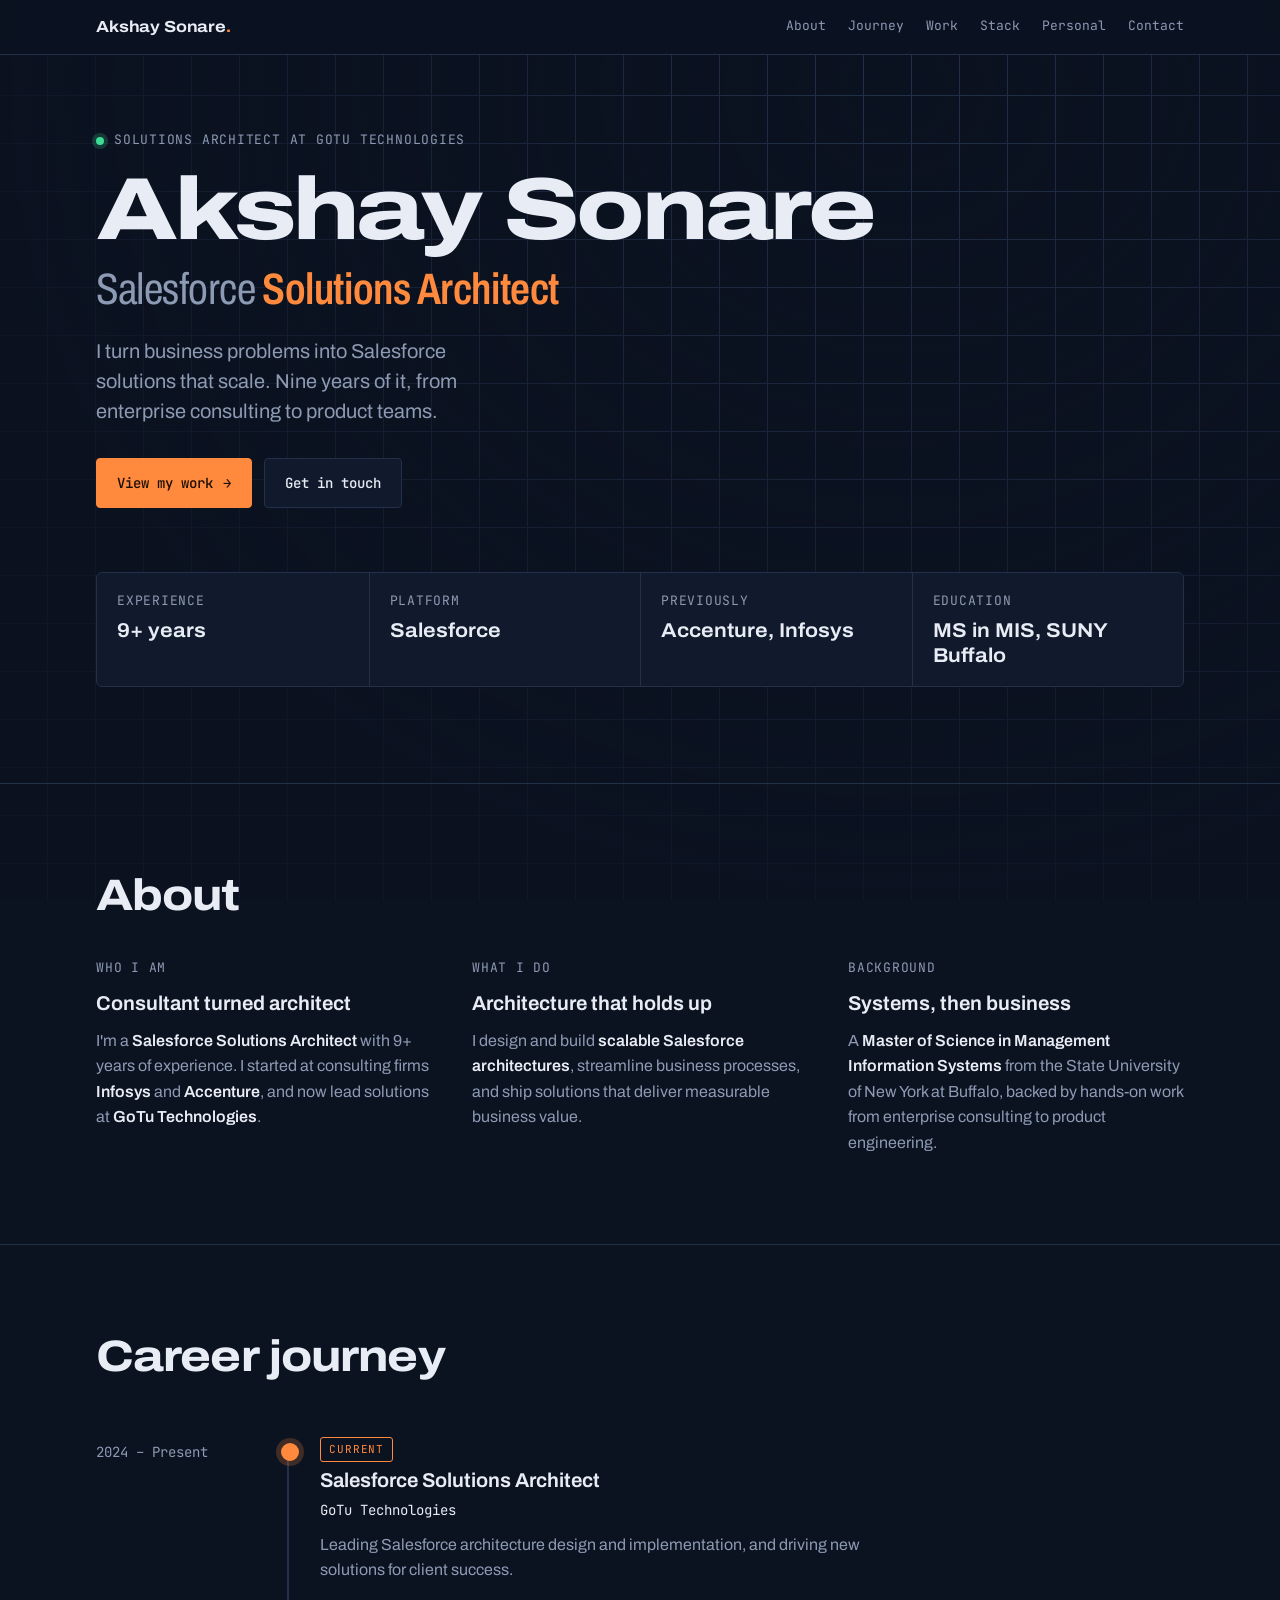
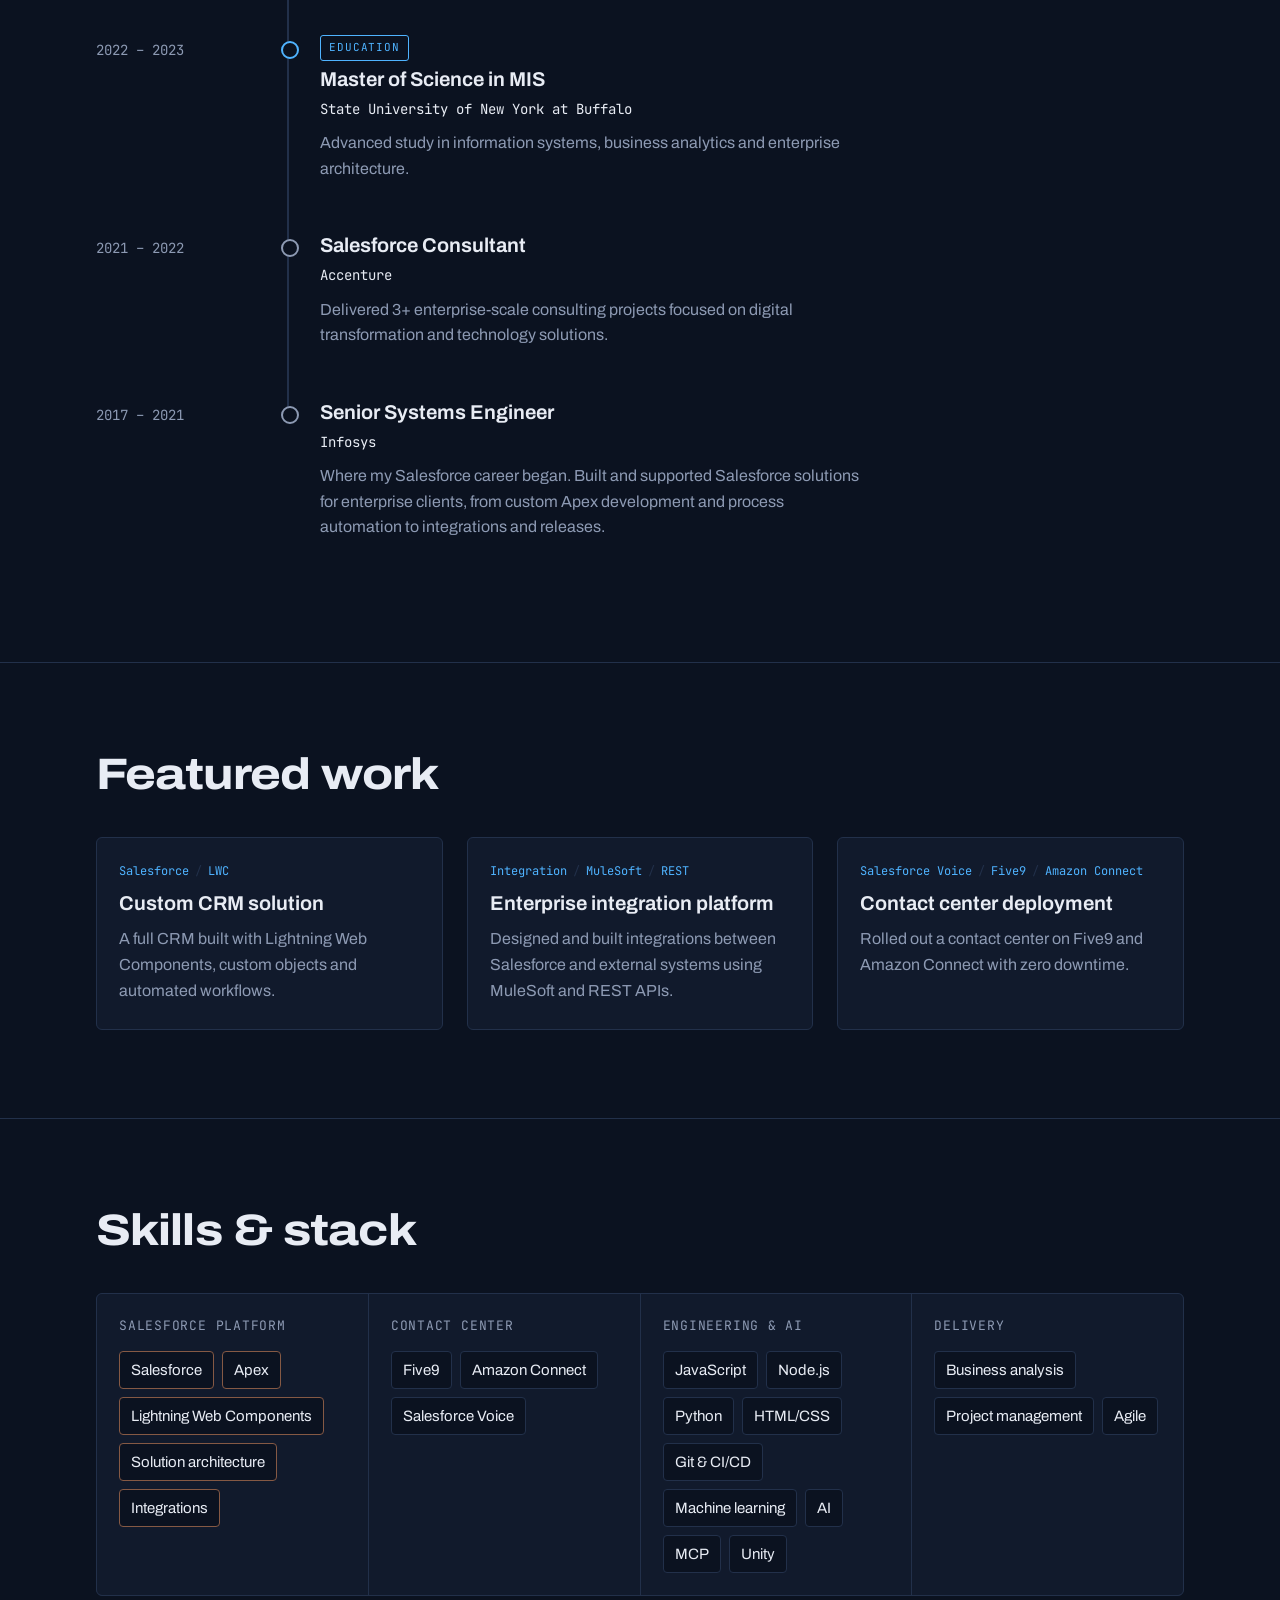
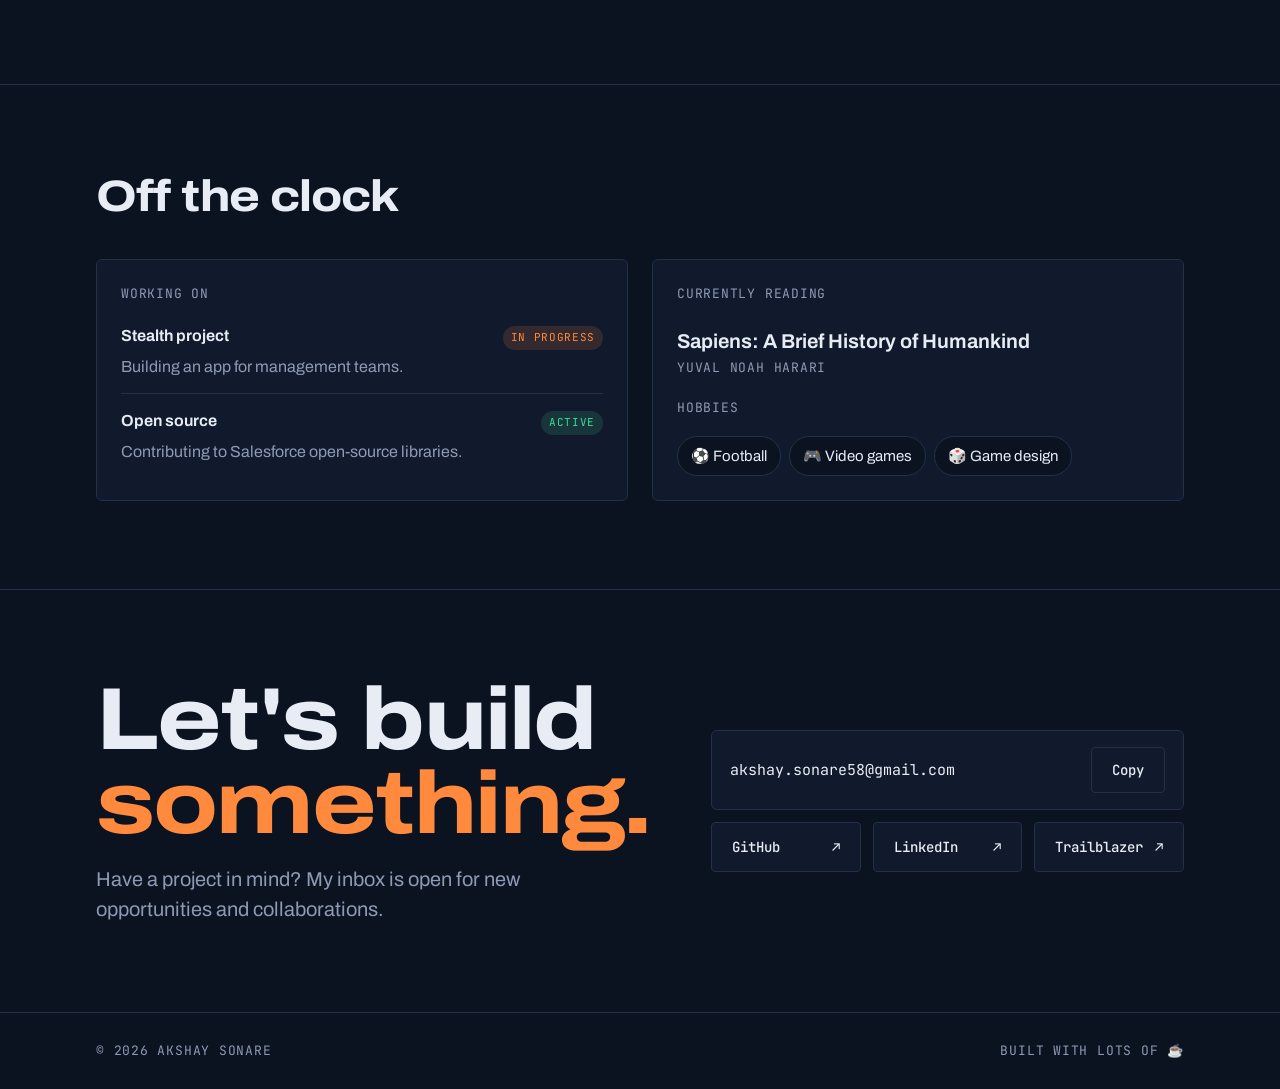
==== index.html @ 06ef8784 "Add Trailblazer profile link to contact section Co-Authored-By: Claude Opus 5.5 <noreply@anthropic.c" ====
<!doctype html>
<html lang="en">
<head>
<meta charset="utf-8">
<meta name="viewport" content="width=device-width, initial-scale=1, viewport-fit=cover">
<title>Akshay Sonare</title>
<link rel="icon" href="favicon.svg" type="image/svg+xml">
<link rel="icon" href="favicon-32.png" type="image/png" sizes="32x32">
<link rel="apple-touch-icon" href="apple-touch-icon.png">
<meta name="description" content="Akshay Sonare, Salesforce Solutions Architect with 9+ years across Infosys, Accenture and GoTu Technologies.">
<link rel="preconnect" href="https://fonts.googleapis.com">
<link rel="preconnect" href="https://fonts.gstatic.com" crossorigin>
<link rel="stylesheet" href="https://fonts.googleapis.com/css2?family=Archivo:wdth,wght@62..125,400..800&family=JetBrains+Mono:wght@400;500&display=swap">
<style>
  /* Layout: a solutions architect's blueprint sheet. Night-ink ground with a faint grid,
     content set in one 1120px column, mono "spec" labels, and one orange signal colour lifted from the hedgehog art. */
  :root {
    --ink: #0b1220;          /* page ground */
    --panel: #111a2c;        /* raised surfaces */
    --line: #22304a;         /* rules and grid */
    --fg: #e8ecf4;           /* primary text */
    --muted: #8d9ab3;        /* secondary text */
    --signal: #ff8a3d;       /* orange accent from the artwork */
    --cloud: #4fb3ff;        /* Salesforce-cloud blue, used sparingly */
    --font-display: "Archivo", "Helvetica Neue", Arial, sans-serif;
    --font-body: "Archivo", "Helvetica Neue", Arial, sans-serif;
    --font-mono: "JetBrains Mono", ui-monospace, "SF Mono", Menlo, monospace;
    --step--1: 0.8125rem;
    --step-0: 1rem;
    --step-1: 1.25rem;
    --step-2: 1.75rem;
    --step-3: clamp(2rem, 4vw, 2.75rem);
    --step-4: clamp(2.75rem, 8vw, 5.5rem);
    color-scheme: dark;
  }

  * { box-sizing: border-box; }
  html { scroll-behavior: smooth; }
  @media (prefers-reduced-motion: reduce) { html { scroll-behavior: auto; } *, *::before, *::after { animation: none !important; transition: none !important; } }

  body {
    margin: 0;
    background-color: var(--ink);
    background-image:
      linear-gradient(var(--line) 1px, transparent 1px),
      linear-gradient(90deg, var(--line) 1px, transparent 1px);
    background-size: 48px 48px;
    background-position: -1px -1px;
    background-attachment: fixed;
    color: var(--fg);
    font-family: var(--font-body);
    font-size: var(--step-0);
    line-height: 1.6;
    -webkit-font-smoothing: antialiased;
  }
  body::before {
    content: ""; position: fixed; inset: 0 0 auto; height: env(safe-area-inset-top, 0px); z-index: 10; background: var(--ink);
  }
  /* soften the grid so it reads as paper, not a pattern */
  body::after {
    content: ""; position: fixed; inset: 0; pointer-events: none; z-index: -1;
    background: radial-gradient(ellipse at 70% 10%, transparent 0%, var(--ink) 70%);
    opacity: .82;
  }

  a { color: inherit; }
  :focus-visible { outline: 2px solid var(--signal); outline-offset: 3px; border-radius: 2px; }

  .wrap {
    max-width: 1120px; margin: 0 auto;
    padding-left: max(16px, env(safe-area-inset-left, 0px));
    padding-right: max(16px, env(safe-area-inset-right, 0px));
  }

  .label {
    font-family: var(--font-mono); font-size: var(--step--1); letter-spacing: .06em;
    color: var(--muted); text-transform: uppercase;
  }

  /* ---------- header ---------- */
  header.top {
    position: sticky; top: env(safe-area-inset-top, 0px); z-index: 20;
    background: color-mix(in srgb, var(--ink) 88%, transparent);
    backdrop-filter: blur(10px);
    border-bottom: 1px solid var(--line);
  }
  header.top .wrap { display: flex; align-items: center; justify-content: space-between; gap: 16px; padding-block: 14px; }
  .brand { font-family: var(--font-display); font-weight: 700; font-stretch: 112%; text-decoration: none; letter-spacing: -.01em; white-space: nowrap; }
  .brand span { color: var(--signal); }
  nav.links { display: flex; gap: 22px; flex-wrap: wrap; }
  nav.links a { font-family: var(--font-mono); font-size: var(--step--1); color: var(--muted); text-decoration: none; }
  nav.links a:hover { color: var(--fg); }
  @media (max-width: 720px) { nav.links { display: none; } }

  section { padding-block: 88px; }
  section + section { border-top: 1px solid var(--line); }
  .sec-head { display: flex; align-items: baseline; justify-content: space-between; gap: 16px; flex-wrap: wrap; margin-bottom: 40px; }
  h2 {
    font-family: var(--font-display); font-size: var(--step-3); font-weight: 750; font-stretch: 115%;
    letter-spacing: -.02em; line-height: 1.05; margin: 0; text-wrap: balance;
  }
  h3 { font-family: var(--font-display); font-size: var(--step-1); font-weight: 650; margin: 0; line-height: 1.25; text-wrap: balance; }

  /* ---------- hero ---------- */
  .hero { padding-block: 72px 80px; }
  .hero .wrap { display: grid; grid-template-columns: 1fr; }
  .hero-text { min-width: 0; }
  .hero h1 {
    font-family: var(--font-display); font-size: var(--step-4); font-weight: 800; font-stretch: 125%;
    letter-spacing: -.035em; line-height: .92; margin: 18px 0 22px; text-wrap: balance;
  }
  .hero h1 .thin { display: block; font-weight: 400; font-stretch: 75%; letter-spacing: -.01em; color: var(--muted); font-size: .5em; line-height: 1.1; margin-top: 14px; }
  .hero h1 .thin b { color: var(--signal); font-weight: 600; }
  .hero p.lede { font-size: var(--step-1); color: var(--muted); max-width: 34ch; margin: 0 0 32px; line-height: 1.5; }
  .status { display: inline-flex; align-items: center; gap: 10px; }
  .status i { width: 8px; height: 8px; border-radius: 50%; background: #3ddc97; box-shadow: 0 0 0 4px color-mix(in srgb, #3ddc97 20%, transparent); }

  .cta { display: flex; gap: 12px; flex-wrap: wrap; }
  .btn {
    display: inline-flex; align-items: center; gap: 10px; padding: 13px 20px;
    font-family: var(--font-mono); font-size: .875rem; font-weight: 500; text-decoration: none;
    border: 1px solid var(--line); border-radius: 4px; background: var(--panel); color: var(--fg);
    cursor: pointer; transition: border-color .15s, transform .15s;
  }
  .btn:hover { border-color: var(--muted); transform: translateY(-1px); }
  .btn.primary { background: var(--signal); border-color: var(--signal); color: #1a0d04; }
  .btn.primary:hover { filter: brightness(1.08); }

  .brand span { display: inline-block; transition: transform .6s cubic-bezier(.2,.8,.2,1); }
  .brand.spin span { transform: rotate(720deg) scale(1.6); }

  .specs {
    display: grid; grid-template-columns: repeat(4, 1fr); margin-top: 64px;
    border: 1px solid var(--line); border-radius: 6px; background: var(--panel);
  }
  .specs div { padding: 18px 20px; min-width: 0; }
  .specs div + div { border-left: 1px solid var(--line); }
  .specs dt { margin-bottom: 6px; }
  .specs dd { margin: 0; font-family: var(--font-display); font-weight: 650; font-stretch: 108%; font-size: var(--step-1); line-height: 1.25; }

  @media (max-width: 860px) {
    .specs { grid-template-columns: 1fr 1fr; }
    .specs div:nth-child(3) { border-left: 0; }
    .specs div:nth-child(n+3) { border-top: 1px solid var(--line); }
  }

  /* ---------- about ---------- */
  .about-grid { display: grid; grid-template-columns: repeat(3, 1fr); gap: 40px; }
  .about-grid article { min-width: 0; display: grid; gap: 12px; align-content: start; }
  .about-grid p { margin: 0; color: var(--muted); max-width: 40ch; }
  .about-grid strong { color: var(--fg); font-weight: 600; }
  @media (max-width: 860px) { .about-grid { grid-template-columns: 1fr; gap: 28px; } }

  /* ---------- journey ---------- */
  .timeline { list-style: none; margin: 0; padding: 0; display: grid; }
  .timeline li {
    display: grid; grid-template-columns: 160px 24px 1fr; gap: 0 20px; position: relative;
  }
  .timeline .when { padding-top: 22px; font-family: var(--font-mono); font-size: .875rem; color: var(--muted); font-variant-numeric: tabular-nums; }
  .timeline .rail { position: relative; }
  .timeline .rail::before { content: ""; position: absolute; left: 11px; top: 0; bottom: 0; width: 2px; background: var(--line); }
  .timeline li:first-child .rail::before { top: 28px; }
  .timeline li:last-child .rail::before { bottom: calc(100% - 28px); }
  .timeline .rail::after {
    content: ""; position: absolute; left: 5px; top: 24px; width: 14px; height: 14px; border-radius: 50%;
    background: var(--ink); border: 2px solid var(--muted);
  }
  .timeline li.now .rail::after { border-color: var(--signal); background: var(--signal); box-shadow: 0 0 0 5px color-mix(in srgb, var(--signal) 22%, transparent); }
  .timeline li.edu .rail::after { border-color: var(--cloud); }
  .timeline .entry { padding: 18px 0 34px; min-width: 0; display: grid; gap: 6px; }
  .timeline .org { font-family: var(--font-mono); font-size: .875rem; color: var(--fg); }
  .timeline .entry p { margin: 4px 0 0; color: var(--muted); max-width: 60ch; }
  .chip {
    justify-self: start; font-family: var(--font-mono); font-size: .6875rem; letter-spacing: .08em; text-transform: uppercase;
    padding: 3px 8px; border-radius: 3px; border: 1px solid currentColor;
  }
  .chip.now { color: var(--signal); }
  .chip.edu { color: var(--cloud); }
  @media (max-width: 640px) {
    .timeline li { grid-template-columns: 24px 1fr; gap: 0 16px; }
    .timeline .when { grid-column: 2; grid-row: 1; padding-top: 18px; }
    .timeline .rail { grid-column: 1; grid-row: 1 / span 2; }
    .timeline .entry { grid-column: 2; padding-top: 4px; }
  }

  /* ---------- projects ---------- */
  .projects { display: grid; grid-template-columns: repeat(3, 1fr); gap: 24px; }
  .project {
    min-width: 0; display: grid; overflow: hidden;
    background: var(--panel); border: 1px solid var(--line); border-radius: 6px;
    transition: border-color .2s, transform .2s;
  }
  .project:hover { border-color: color-mix(in srgb, var(--signal) 60%, var(--line)); transform: translateY(-3px); }
  .project .body { padding: 24px 22px 26px; display: grid; gap: 10px; align-content: start; }
  .project p { margin: 0; color: var(--muted); }
  .tags { display: flex; flex-wrap: wrap; gap: 6px; }
  .tags span { font-family: var(--font-mono); font-size: .75rem; color: var(--cloud); }
  .tags span + span::before { content: "/"; color: var(--line); margin-right: 6px; }
  @media (max-width: 960px) { .projects { grid-template-columns: 1fr 1fr; } }
  @media (max-width: 620px) { .projects { grid-template-columns: 1fr; } }

  /* ---------- stack ---------- */
  .stack { display: grid; grid-template-columns: repeat(4, 1fr); gap: 1px; background: var(--line); border: 1px solid var(--line); border-radius: 6px; overflow: hidden; }
  .layer { background: var(--panel); padding: 22px; display: grid; gap: 14px; align-content: start; min-width: 0; }
  .layer ul { list-style: none; margin: 0; padding: 0; display: flex; flex-wrap: wrap; gap: 8px; }
  .layer li {
    font-size: .9375rem; padding: 6px 11px; border-radius: 4px;
    border: 1px solid var(--line); background: var(--ink);
  }
  .layer.core li { border-color: color-mix(in srgb, var(--signal) 45%, var(--line)); }
  @media (max-width: 960px) { .stack { grid-template-columns: 1fr 1fr; } }
  @media (max-width: 560px) { .stack { grid-template-columns: 1fr; } }

  /* ---------- off the clock ---------- */
  .personal { display: grid; grid-template-columns: 1fr 1fr; gap: 24px; }
  .card { background: var(--panel); border: 1px solid var(--line); border-radius: 6px; padding: 24px; min-width: 0; display: grid; gap: 18px; align-content: start; }
  .side { display: grid; gap: 14px; }
  .side div { display: grid; grid-template-columns: 1fr auto; gap: 4px 16px; align-items: baseline; padding-bottom: 14px; border-bottom: 1px solid var(--line); }
  .side div:last-child { border-bottom: 0; padding-bottom: 0; }
  .side h4 { margin: 0; font-size: var(--step-0); font-weight: 650; }
  .side p { grid-column: 1 / -1; margin: 0; color: var(--muted); }
  .pill { font-family: var(--font-mono); font-size: .6875rem; letter-spacing: .06em; text-transform: uppercase; padding: 3px 8px; border-radius: 99px; }
  .pill.wip { color: var(--signal); background: color-mix(in srgb, var(--signal) 14%, transparent); }
  .pill.active { color: #3ddc97; background: color-mix(in srgb, #3ddc97 14%, transparent); }
  .reading .title { font-family: var(--font-display); font-weight: 650; font-size: var(--step-1); line-height: 1.25; margin: 6px 0 0; }
  .hobbies { display: flex; flex-wrap: wrap; gap: 8px; }
  .hobbies span { padding: 7px 13px; border-radius: 99px; border: 1px solid var(--line); background: var(--ink); font-size: .9375rem; }
  @media (max-width: 760px) { .personal { grid-template-columns: 1fr; } }

  /* ---------- contact ---------- */
  .contact { display: grid; grid-template-columns: 1.2fr 1fr; gap: 48px; align-items: center; }
  .contact > div { min-width: 0; }
  .contact h2 { font-size: var(--step-4); font-stretch: 120%; line-height: .95; }
  .contact h2 em { font-style: normal; color: var(--signal); }
  .contact p { color: var(--muted); max-width: 44ch; margin: 18px 0 0; font-size: var(--step-1); line-height: 1.5; }
  .reach { display: grid; gap: 12px; }
  .mail {
    display: flex; align-items: center; justify-content: space-between; gap: 12px;
    padding: 16px 18px; background: var(--panel); border: 1px solid var(--line); border-radius: 6px;
  }
  .mail code { font-family: var(--font-mono); font-size: .9375rem; user-select: all; overflow-wrap: anywhere; min-width: 0; }
  .socials { display: grid; grid-template-columns: repeat(3, 1fr); gap: 12px; }
  @media (max-width: 520px) { .socials { grid-template-columns: 1fr; } }
  .socials .btn { justify-content: space-between; }
  @media (max-width: 860px) { .contact { grid-template-columns: 1fr; gap: 32px; } }

  footer { border-top: 1px solid var(--line); padding-block: 28px; }
  footer .wrap { display: flex; justify-content: space-between; gap: 16px; flex-wrap: wrap; }

  .toast {
    position: fixed; left: 50%; bottom: calc(24px + env(safe-area-inset-bottom, 0px)); transform: translate(-50%, 20px);
    background: var(--fg); color: var(--ink); font-family: var(--font-mono); font-size: .8125rem;
    padding: 10px 16px; border-radius: 4px; opacity: 0; transition: opacity .2s, transform .2s; pointer-events: none; z-index: 30;
  }
  .toast.show { opacity: 1; transform: translate(-50%, 0); }
</style>
</head>
<body>
<header class="top">
  <div class="wrap">
    <a class="brand" href="#top">Akshay Sonare<span>.</span></a>
    <nav class="links" aria-label="Sections">
      <a href="#about">About</a>
      <a href="#journey">Journey</a>
      <a href="#work">Work</a>
      <a href="#stack">Stack</a>
      <a href="#personal">Personal</a>
      <a href="#contact">Contact</a>
    </nav>
  </div>
</header>

<main id="top">
  <section class="hero">
    <div class="wrap">
      <div class="hero-text">
        <span class="label status"><i aria-hidden="true"></i>Solutions Architect at GoTu Technologies</span>
        <h1>Akshay Sonare
          <span class="thin">Salesforce <b>Solutions Architect</b></span>
        </h1>
        <p class="lede">I turn business problems into Salesforce solutions that scale. Nine years of it, from enterprise consulting to product teams.</p>
        <div class="cta">
          <a class="btn primary" href="#work">View my work <span aria-hidden="true">→</span></a>
          <a class="btn" href="#contact">Get in touch</a>
        </div>
      </div>
    </div>
    <div class="wrap">
      <dl class="specs">
        <div><dt class="label">Experience</dt><dd>9+ years</dd></div>
        <div><dt class="label">Platform</dt><dd>Salesforce</dd></div>
        <div><dt class="label">Previously</dt><dd>Accenture, Infosys</dd></div>
        <div><dt class="label">Education</dt><dd>MS in MIS, SUNY Buffalo</dd></div>
      </dl>
    </div>
  </section>

  <section id="about">
    <div class="wrap">
      <div class="sec-head"><h2>About</h2></div>
      <div class="about-grid">
        <article>
          <span class="label">Who I am</span>
          <h3>Consultant turned architect</h3>
          <p>I'm a <strong>Salesforce Solutions Architect</strong> with 9+ years of experience. I started at consulting firms <strong>Infosys</strong> and <strong>Accenture</strong>, and now lead solutions at <strong>GoTu Technologies</strong>.</p>
        </article>
        <article>
          <span class="label">What I do</span>
          <h3>Architecture that holds up</h3>
          <p>I design and build <strong>scalable Salesforce architectures</strong>, streamline business processes, and ship solutions that deliver measurable business value.</p>
        </article>
        <article>
          <span class="label">Background</span>
          <h3>Systems, then business</h3>
          <p>A <strong>Master of Science in Management Information Systems</strong> from the State University of New York at Buffalo, backed by hands-on work from enterprise consulting to product engineering.</p>
        </article>
      </div>
    </div>
  </section>

  <section id="journey">
    <div class="wrap">
      <div class="sec-head"><h2>Career journey</h2></div>
      <ol class="timeline" reversed>
        <li class="now">
          <span class="when">2024 – Present</span><span class="rail" aria-hidden="true"></span>
          <div class="entry">
            <span class="chip now">Current</span>
            <h3>Salesforce Solutions Architect</h3>
            <span class="org">GoTu Technologies</span>
            <p>Leading Salesforce architecture design and implementation, and driving new solutions for client success.</p>
          </div>
        </li>
        <li class="edu">
          <span class="when">2022 – 2023</span><span class="rail" aria-hidden="true"></span>
          <div class="entry">
            <span class="chip edu">Education</span>
            <h3>Master of Science in MIS</h3>
            <span class="org">State University of New York at Buffalo</span>
            <p>Advanced study in information systems, business analytics and enterprise architecture.</p>
          </div>
        </li>
        <li>
          <span class="when">2021 – 2022</span><span class="rail" aria-hidden="true"></span>
          <div class="entry">
            <h3>Salesforce Consultant</h3>
            <span class="org">Accenture</span>
            <p>Delivered 3+ enterprise-scale consulting projects focused on digital transformation and technology solutions.</p>
          </div>
        </li>
        <li>
          <span class="when">2017 – 2021</span><span class="rail" aria-hidden="true"></span>
          <div class="entry">
            <h3>Senior Systems Engineer</h3>
            <span class="org">Infosys</span>
            <p>Where my Salesforce career began. Built and supported Salesforce solutions for enterprise clients, from custom Apex development and process automation to integrations and releases.</p>
          </div>
        </li>
      </ol>
    </div>
  </section>

  <section id="work">
    <div class="wrap">
      <div class="sec-head"><h2>Featured work</h2></div>
      <div class="projects">
        <article class="project">
          <div class="body">
            <div class="tags"><span>Salesforce</span><span>LWC</span></div>
            <h3>Custom CRM solution</h3>
            <p>A full CRM built with Lightning Web Components, custom objects and automated workflows.</p>
          </div>
        </article>
        <article class="project">
          <div class="body">
            <div class="tags"><span>Integration</span><span>MuleSoft</span><span>REST</span></div>
            <h3>Enterprise integration platform</h3>
            <p>Designed and built integrations between Salesforce and external systems using MuleSoft and REST APIs.</p>
          </div>
        </article>
        <article class="project">
          <div class="body">
            <div class="tags"><span>Salesforce Voice</span><span>Five9</span><span>Amazon Connect</span></div>
            <h3>Contact center deployment</h3>
            <p>Rolled out a contact center on Five9 and Amazon Connect with zero downtime.</p>
          </div>
        </article>
      </div>
    </div>
  </section>

  <section id="stack">
    <div class="wrap">
      <div class="sec-head"><h2>Skills &amp; stack</h2></div>
      <div class="stack">
        <div class="layer core">
          <span class="label">Salesforce platform</span>
          <ul><li>Salesforce</li><li>Apex</li><li>Lightning Web Components</li><li>Solution architecture</li><li>Integrations</li></ul>
        </div>
        <div class="layer">
          <span class="label">Contact center</span>
          <ul><li>Five9</li><li>Amazon Connect</li><li>Salesforce Voice</li></ul>
        </div>
        <div class="layer">
          <span class="label">Engineering &amp; AI</span>
          <ul><li>JavaScript</li><li>Node.js</li><li>Python</li><li>HTML/CSS</li><li>Git &amp; CI/CD</li><li>Machine learning</li><li>AI</li><li>MCP</li><li>Unity</li></ul>
        </div>
        <div class="layer">
          <span class="label">Delivery</span>
          <ul><li>Business analysis</li><li>Project management</li><li>Agile</li></ul>
        </div>
      </div>
    </div>
  </section>

  <section id="personal">
    <div class="wrap">
      <div class="sec-head"><h2>Off the clock</h2></div>
      <div class="personal">
        <div class="card">
          <span class="label">Working on</span>
          <div class="side">
            <div><h4>Stealth project</h4><span class="pill wip">In progress</span><p>Building an app for management teams.</p></div>
            <div><h4>Open source</h4><span class="pill active">Active</span><p>Contributing to Salesforce open-source libraries.</p></div>
          </div>
        </div>
        <div class="card">
          <span class="label">Currently reading</span>
          <div class="reading">
            <div>
              <p class="title">Sapiens: A Brief History of Humankind</p>
              <span class="label">Yuval Noah Harari</span>
            </div>
          </div>
          <span class="label">Hobbies</span>
          <div class="hobbies"><span>⚽ Football</span><span>🎮 Video games</span><span>🎲 Game design</span></div>
        </div>
      </div>
    </div>
  </section>

  <section id="contact">
    <div class="wrap contact">
      <div>
        <h2>Let's build <em>something.</em></h2>
        <p>Have a project in mind? My inbox is open for new opportunities and collaborations.</p>
      </div>
      <div class="reach">
        <div class="mail">
          <code id="email">akshay.sonare58@gmail.com</code>
          <button class="btn" id="copy" type="button">Copy</button>
        </div>
        <div class="socials">
          <a class="btn" href="https://github.com/akshay-sonare" target="_blank" rel="noopener">GitHub <span aria-hidden="true">↗</span></a>
          <a class="btn" href="https://linkedin.com/in/akshay-sonare" target="_blank" rel="noopener">LinkedIn <span aria-hidden="true">↗</span></a>
          <a class="btn" href="https://www.salesforce.com/trailblazer/asonare95" target="_blank" rel="noopener">Trailblazer <span aria-hidden="true">↗</span></a>
        </div>
      </div>
    </div>
  </section>
</main>

<footer>
  <div class="wrap">
    <span class="label">© 2026 Akshay Sonare</span>
    <span class="label">Built with lots of ☕</span>
  </div>
</footer>

<div class="toast" id="toast" role="status" aria-live="polite"></div>

<script>
  const toast = document.getElementById('toast');
  let toastTimer;
  function say(msg) {
    toast.textContent = msg;
    toast.classList.add('show');
    clearTimeout(toastTimer);
    toastTimer = setTimeout(() => toast.classList.remove('show'), 1800);
  }

  document.getElementById('copy').addEventListener('click', () => {
    const text = document.getElementById('email').textContent;
    const fallback = () => {
      const range = document.createRange();
      range.selectNodeContents(document.getElementById('email'));
      const sel = getSelection(); sel.removeAllRanges(); sel.addRange(range);
      say('Selected. Press ⌘C to copy');
    };
    try {
      navigator.clipboard.writeText(text).then(() => say('Email copied'), fallback);
    } catch (e) { fallback(); }
  });

  // Kept from the old site: the Konami code easter egg.
  const code = ['ArrowUp','ArrowUp','ArrowDown','ArrowDown','ArrowLeft','ArrowRight','ArrowLeft','ArrowRight','b','a'];
  let pos = 0;
  addEventListener('keydown', (e) => {
    pos = e.key === code[pos] ? pos + 1 : (e.key === code[0] ? 1 : 0);
    if (pos === code.length) {
      pos = 0;
      document.querySelector('.brand').classList.toggle('spin');
      say('🦔 You found the hedgehog');
    }
  });
</script>
</body>
</html>
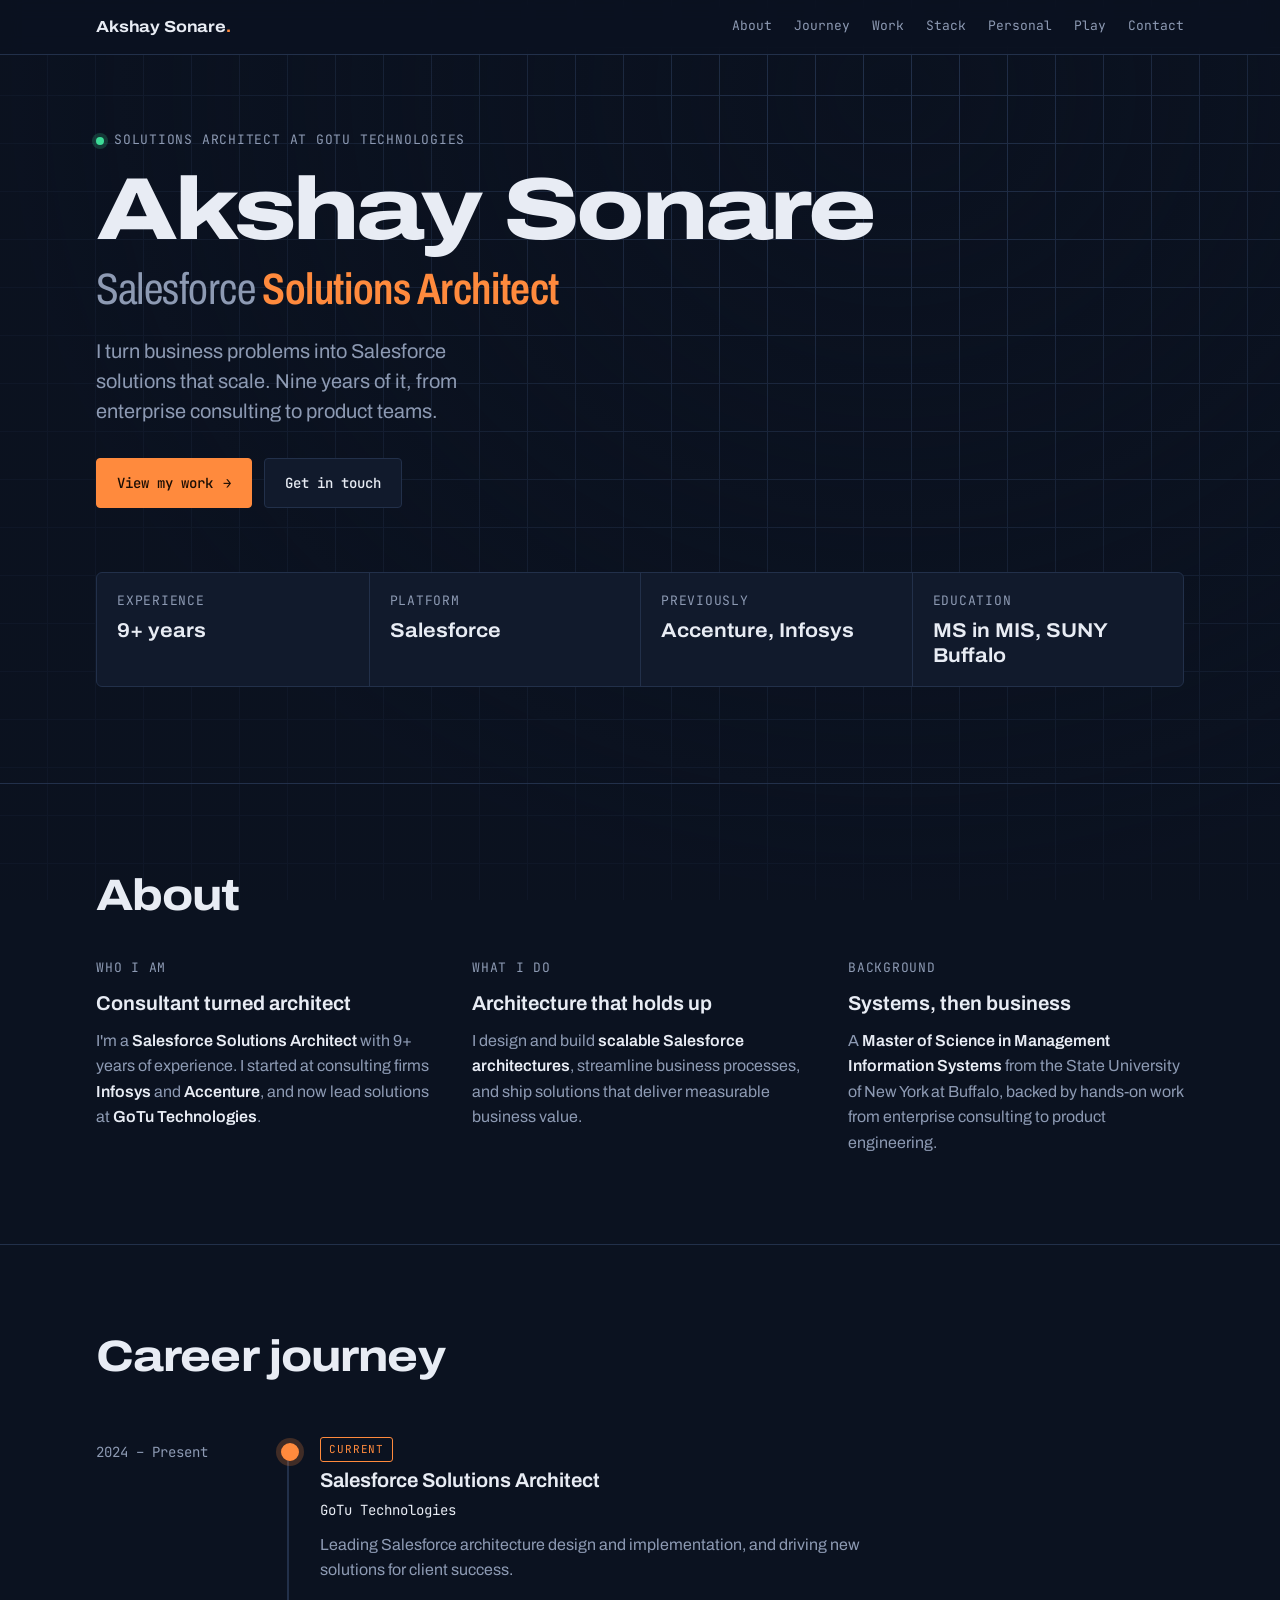
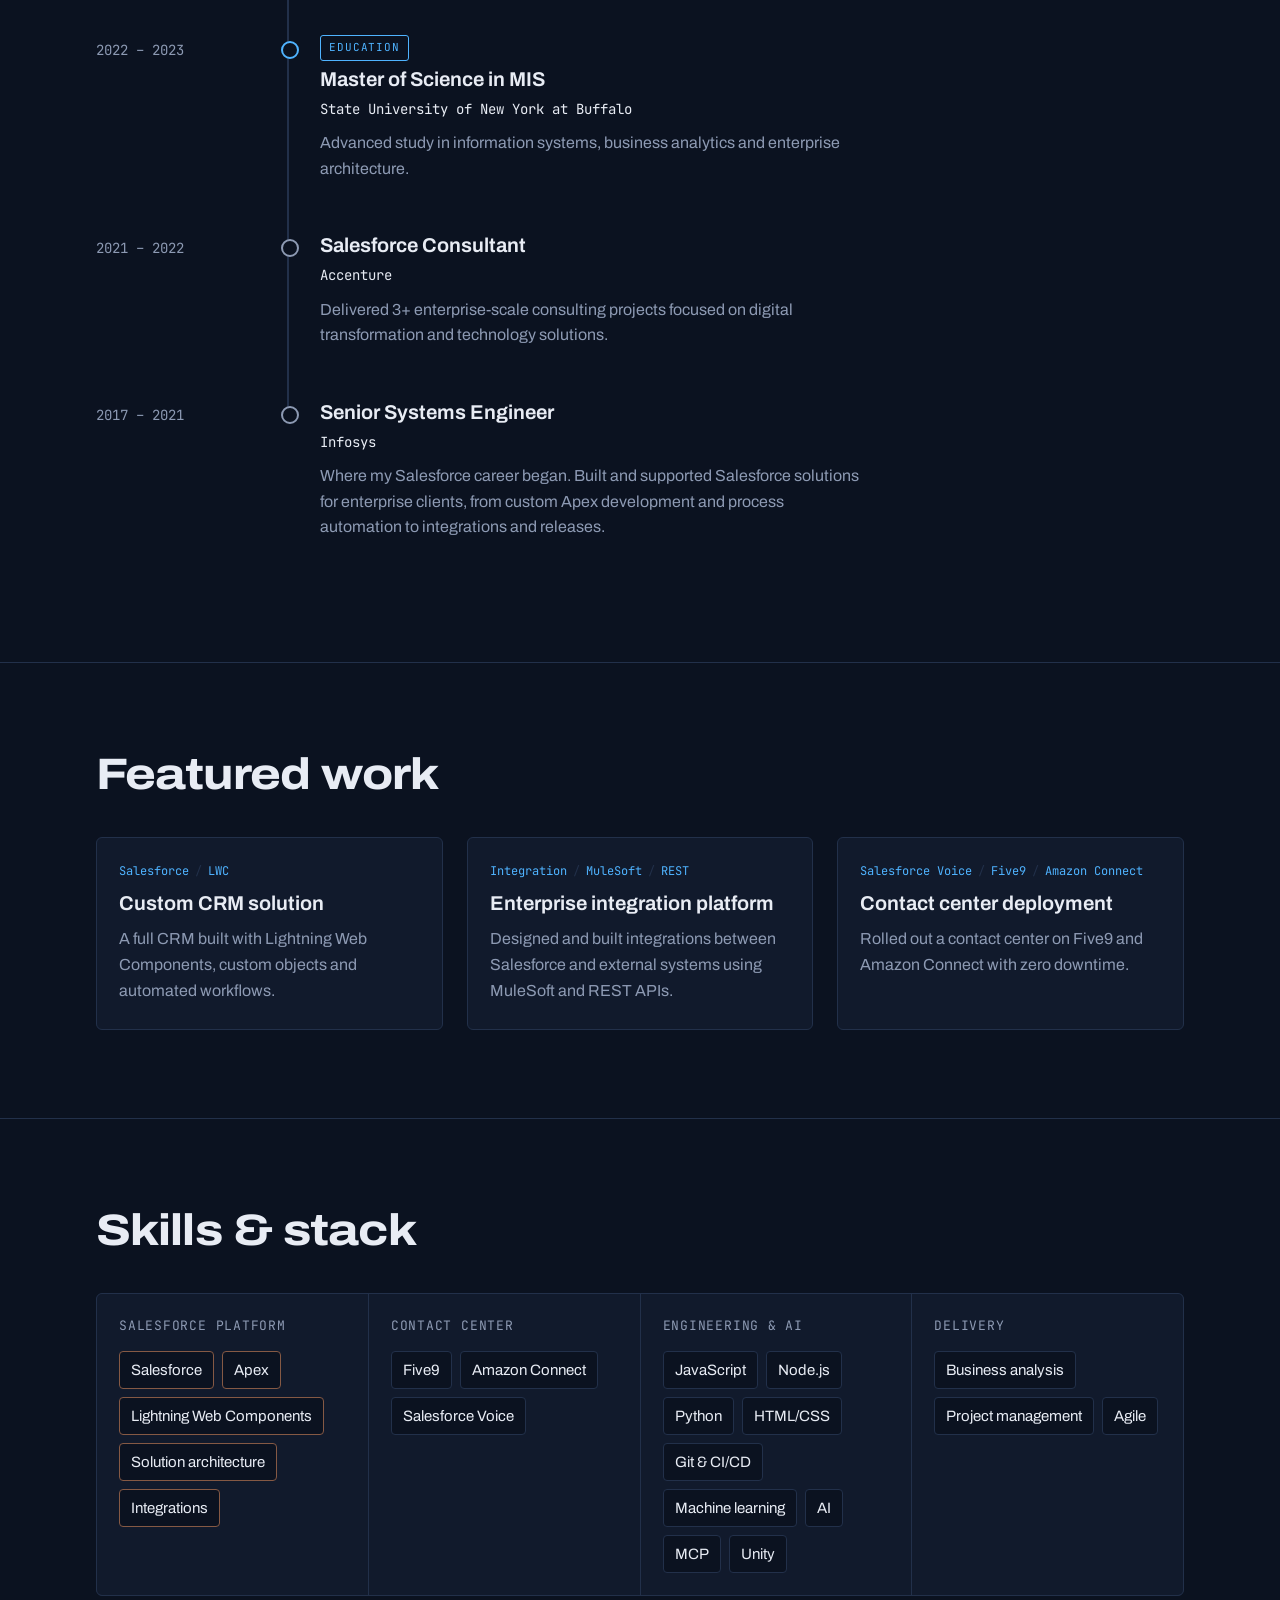
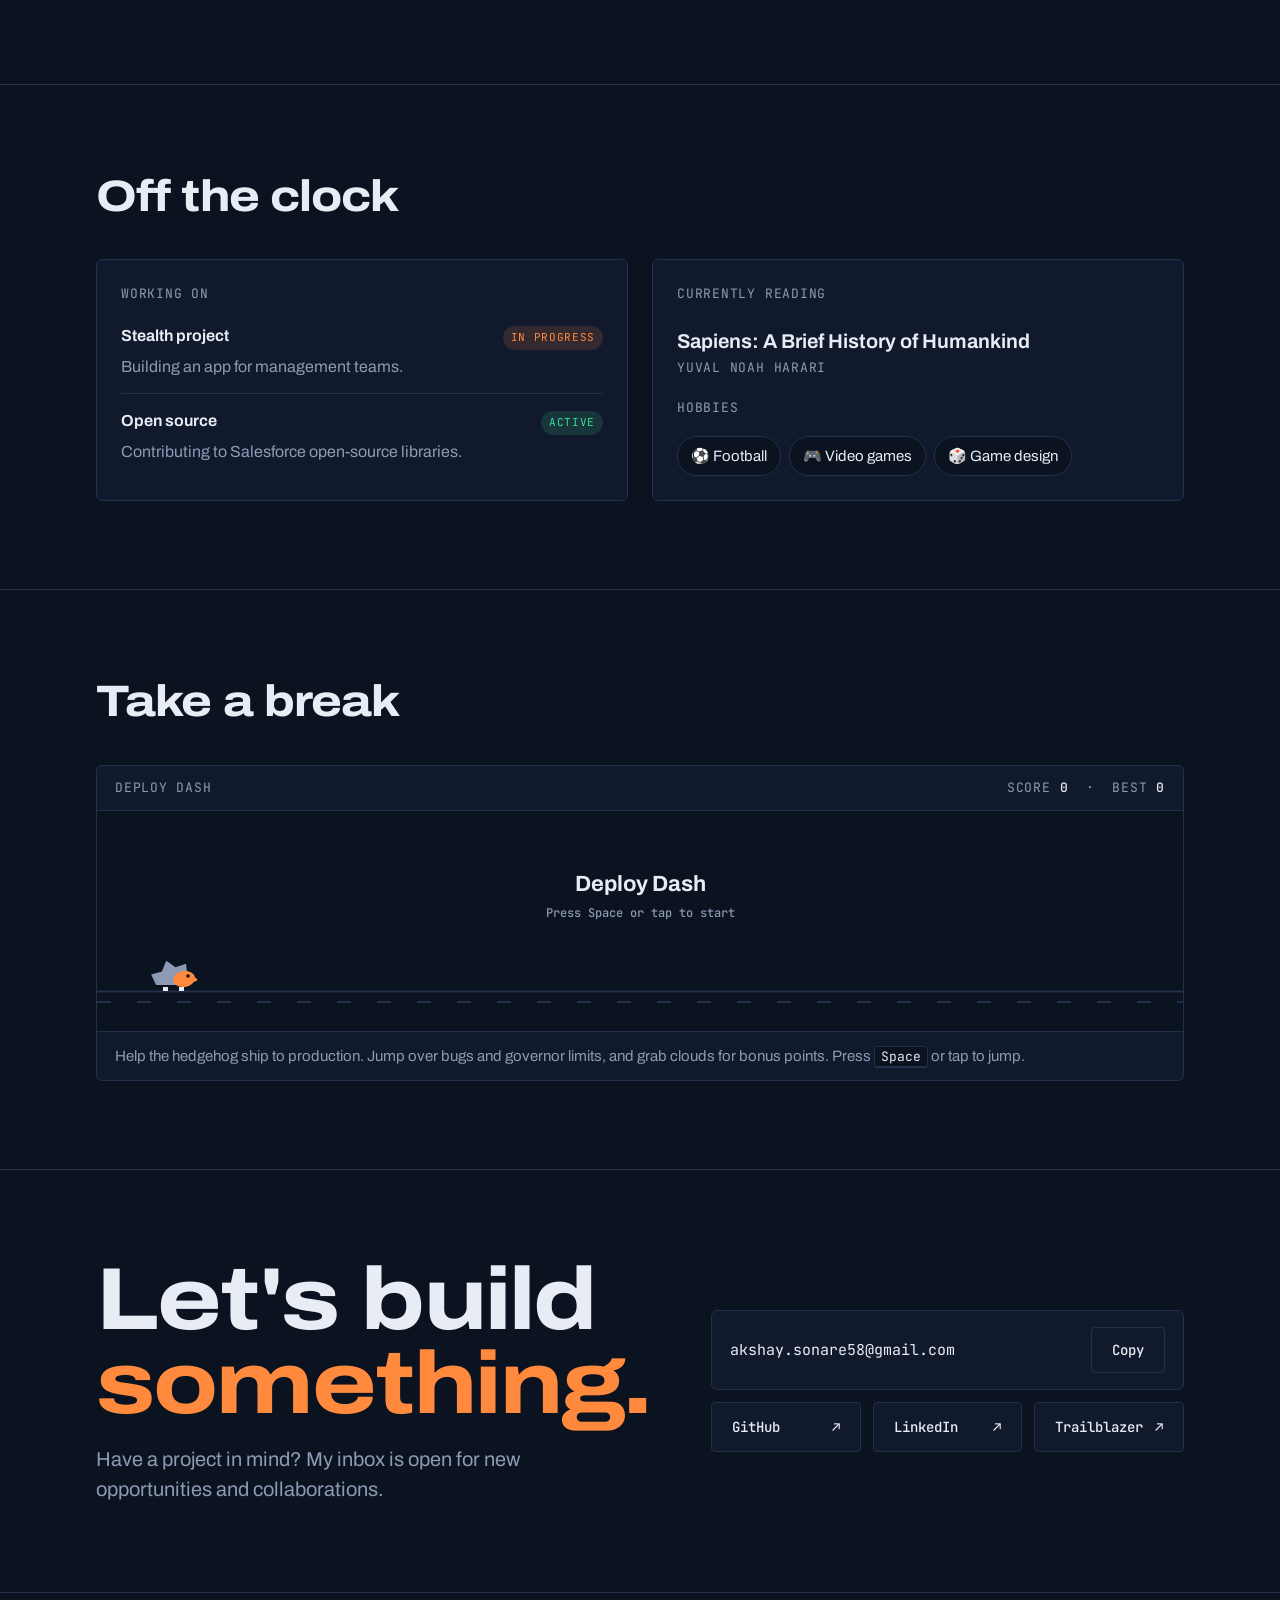
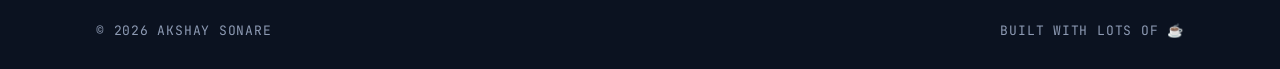
==== commit bf02450a: "Add Deploy Dash mini-game section Co-Authored-By: Claude Opus 5.5 <noreply@anthropic.com>" ====
--- a/index.html
+++ b/index.html
@@ -22,6 +22,7 @@
     --muted: #8d9ab3;        /* secondary text */
     --signal: #ff8a3d;       /* orange accent from the artwork */
     --cloud: #4fb3ff;        /* Salesforce-cloud blue, used sparingly */
+    --bug: #ff6b81;          /* game obstacles */
     --font-display: "Archivo", "Helvetica Neue", Arial, sans-serif;
     --font-body: "Archivo", "Helvetica Neue", Arial, sans-serif;
     --font-mono: "JetBrains Mono", ui-monospace, "SF Mono", Menlo, monospace;
@@ -244,6 +245,15 @@
   .socials .btn { justify-content: space-between; }
   @media (max-width: 860px) { .contact { grid-template-columns: 1fr; gap: 32px; } }
 
+  /* ---------- game ---------- */
+  .game { background: var(--panel); border: 1px solid var(--line); border-radius: 6px; overflow: hidden; }
+  .game-bar { display: flex; justify-content: space-between; gap: 12px; flex-wrap: wrap; padding: 12px 18px; border-bottom: 1px solid var(--line); }
+  .game-bar b { color: var(--fg); font-weight: 500; font-variant-numeric: tabular-nums; }
+  #game { display: block; width: 100%; height: 220px; cursor: pointer; touch-action: manipulation; background: var(--ink); }
+  #game:focus-visible { outline: 2px solid var(--signal); outline-offset: -2px; }
+  .game-help { margin: 0; padding: 12px 18px; color: var(--muted); border-top: 1px solid var(--line); font-size: .9375rem; }
+  kbd { font-family: var(--font-mono); font-size: .8125rem; padding: 1px 6px; border: 1px solid var(--line); border-bottom-width: 2px; border-radius: 3px; background: var(--ink); color: var(--fg); }
+
   footer { border-top: 1px solid var(--line); padding-block: 28px; }
   footer .wrap { display: flex; justify-content: space-between; gap: 16px; flex-wrap: wrap; }
 
@@ -265,6 +275,7 @@
       <a href="#work">Work</a>
       <a href="#stack">Stack</a>
       <a href="#personal">Personal</a>
+      <a href="#play">Play</a>
       <a href="#contact">Contact</a>
     </nav>
   </div>
@@ -439,6 +450,20 @@
     </div>
   </section>
 
+  <section id="play">
+    <div class="wrap">
+      <div class="sec-head"><h2>Take a break</h2></div>
+      <div class="game">
+        <div class="game-bar">
+          <span class="label">Deploy Dash</span>
+          <span class="label">Score <b id="g-score">0</b> &nbsp;·&nbsp; Best <b id="g-best">0</b></span>
+        </div>
+        <canvas id="game" tabindex="0" aria-label="Deploy Dash mini-game. Press Space or tap to jump."></canvas>
+        <p class="game-help">Help the hedgehog ship to production. Jump over bugs and governor limits, and grab clouds for bonus points. Press <kbd>Space</kbd> or tap to jump.</p>
+      </div>
+    </div>
+  </section>
+
   <section id="contact">
     <div class="wrap contact">
       <div>
@@ -503,6 +528,220 @@
       say('🦔 You found the hedgehog');
     }
   });
+
+  // Deploy Dash: a tiny endless runner. Canvas is sized in CSS pixels and scaled for retina.
+  (() => {
+    const cv = document.getElementById('game');
+    const ctx = cv.getContext('2d');
+    const scoreEl = document.getElementById('g-score');
+    const bestEl = document.getElementById('g-best');
+    const tok = (n) => getComputedStyle(document.documentElement).getPropertyValue(n).trim();
+    const C = { ink: tok('--ink'), panel: tok('--panel'), line: tok('--line'), fg: tok('--fg'), muted: tok('--muted'), signal: tok('--signal'), cloud: tok('--cloud'), bug: tok('--bug') };
+    const MONO = '500 12px "JetBrains Mono", ui-monospace, Menlo, monospace';
+    const GRAVITY = 2300, JUMP = 760;
+    const FAILS = [
+      'System.LimitException: Too many bugs: 101',
+      'Deployment failed: 1 test method failed',
+      'UNABLE_TO_LOCK_ROW: unable to obtain exclusive access',
+      'Code coverage 74%. At least 75% is required',
+    ];
+
+    let W = 0, H = 0, ground = 0;
+    let state = 'idle', last = 0, fail = '';
+    let hog, things, speed, dist, bonus, spawnIn, cloudIn, step, best = 0;
+
+    try { best = +localStorage.getItem('deployDashBest') || 0; } catch (e) {}
+    bestEl.textContent = best;
+
+    function reset() {
+      hog = { x: 56, y: 0, vy: 0, w: 42, h: 30 };
+      things = []; speed = 320; dist = 0; bonus = 0; spawnIn = 0.8; cloudIn = 2.5; step = 0;
+    }
+    const score = () => Math.floor(dist / 12) + bonus;
+
+    function resize() {
+      const r = cv.getBoundingClientRect(), dpr = Math.min(devicePixelRatio || 1, 2);
+      W = r.width; H = r.height; ground = H - 40;
+      cv.width = Math.round(W * dpr); cv.height = Math.round(H * dpr);
+      ctx.setTransform(dpr, 0, 0, dpr, 0, 0);
+      if (state !== 'run') draw();
+    }
+
+    function action() {
+      if (state === 'run') {
+        if (hog.y === 0) hog.vy = JUMP;
+        return;
+      }
+      reset(); state = 'run'; last = performance.now();
+      requestAnimationFrame(loop);
+    }
+
+    function spawn() {
+      const r = Math.random();
+      if (r < 0.55) things.push({ kind: 'bug', x: W + 20, y: 0, w: 26, h: 18 });
+      else if (r < 0.8) things.push({ kind: 'bug', x: W + 20, y: 0, w: 26, h: 18 }, { kind: 'bug', x: W + 50, y: 0, w: 26, h: 18 });
+      else things.push({ kind: 'limit', x: W + 20, y: 0, w: 24, h: 46 });
+      spawnIn = (0.75 + Math.random() * 0.9) * (380 / speed) + 0.35;
+    }
+
+    function hit(a, b, pad) {
+      return a.x + pad < b.x + b.w && a.x + a.w - pad > b.x && a.y + pad < b.y + b.h && a.y + a.h - pad > b.y;
+    }
+
+    function update(dt) {
+      speed = Math.min(680, speed + 9 * dt);
+      dist += speed * dt; step += dt;
+
+      hog.vy -= GRAVITY * dt; hog.y = Math.max(0, hog.y + hog.vy * dt);
+      if (hog.y === 0) hog.vy = 0;
+
+      if ((spawnIn -= dt) <= 0) spawn();
+      if ((cloudIn -= dt) <= 0) {
+        things.push({ kind: 'cloud', x: W + 20, y: 60 + Math.random() * 40, w: 34, h: 20 });
+        cloudIn = 2.5 + Math.random() * 3;
+      }
+      for (const t of things) t.x -= speed * dt;
+      things = things.filter((t) => t.x + t.w > -40 && !t.taken);
+
+      for (const t of things) {
+        if (!hit(hog, t, t.kind === 'cloud' ? 0 : 6)) continue;
+        if (t.kind === 'cloud') { t.taken = true; bonus += 25; }
+        else return over();
+      }
+      scoreEl.textContent = score();
+    }
+
+    function over() {
+      state = 'over';
+      fail = FAILS[Math.floor(Math.random() * FAILS.length)];
+      const s = score();
+      scoreEl.textContent = s;
+      if (s > best) {
+        best = s; bestEl.textContent = best;
+        try { localStorage.setItem('deployDashBest', best); } catch (e) {}
+      }
+      draw();
+    }
+
+    function loop(now) {
+      if (state !== 'run') return;
+      const dt = Math.min(0.033, (now - last) / 1000); last = now;
+      update(dt);
+      if (state === 'run') { draw(); requestAnimationFrame(loop); }
+    }
+
+    // ---- drawing ----
+    const Y = (y, h) => ground - y - h; // world (y up from ground) to canvas
+
+    function drawHog() {
+      const x = hog.x, top = Y(hog.y, hog.h), b = ground - hog.y;
+      const run = state === 'run' && hog.y === 0;
+      const leg = run ? (Math.floor(step * 14) % 2) * 4 : 0;
+      ctx.fillStyle = C.fg;
+      ctx.fillRect(x + 10, b - 4, 5, 4 + (run ? leg : 0) - (run ? 2 : 0));
+      ctx.fillRect(x + 26, b - 4, 5, 4 + (run ? 4 - leg : 0) - (run ? 2 : 0));
+      // spikes
+      ctx.fillStyle = C.muted;
+      ctx.beginPath();
+      ctx.moveTo(x, b - 6);
+      const n = 6;
+      for (let i = 0; i <= n; i++) {
+        const a = Math.PI + (i / n) * Math.PI * 0.82;
+        const r = i % 2 ? 24 : 17;
+        ctx.lineTo(x + 20 + Math.cos(a) * r, b - 6 + Math.sin(a) * r * 1.05);
+      }
+      ctx.lineTo(x + 30, b - 6);
+      ctx.closePath(); ctx.fill();
+      // face and belly
+      ctx.fillStyle = C.signal;
+      ctx.beginPath(); ctx.ellipse(x + 31, b - 12, 11, 8, -0.15, 0, Math.PI * 2); ctx.fill();
+      ctx.beginPath(); ctx.moveTo(x + 38, b - 16); ctx.lineTo(x + 46, b - 11); ctx.lineTo(x + 38, b - 8); ctx.fill();
+      ctx.fillStyle = C.ink;
+      ctx.beginPath(); ctx.arc(x + 46, b - 11, 2, 0, Math.PI * 2); ctx.fill();
+      ctx.beginPath(); ctx.arc(x + 35, b - 15, 1.8, 0, Math.PI * 2); ctx.fill();
+    }
+
+    function drawBug(t) {
+      const x = t.x, y = Y(t.y, t.h);
+      ctx.strokeStyle = C.bug; ctx.lineWidth = 2;
+      for (let i = 0; i < 3; i++) {
+        const lx = x + 7 + i * 6;
+        ctx.beginPath(); ctx.moveTo(lx, y + 10); ctx.lineTo(lx - 3, y + t.h); ctx.stroke();
+      }
+      ctx.fillStyle = C.bug;
+      ctx.beginPath(); ctx.ellipse(x + 13, y + 9, 12, 8, 0, 0, Math.PI * 2); ctx.fill();
+      ctx.fillStyle = C.ink;
+      ctx.fillRect(x + 12, y + 2, 2, 14);
+      ctx.beginPath(); ctx.arc(x + 3, y + 8, 2, 0, Math.PI * 2); ctx.fill();
+    }
+
+    function drawLimit(t) {
+      const y = Y(t.y, t.h);
+      ctx.fillStyle = C.panel; ctx.strokeStyle = C.bug; ctx.lineWidth = 2;
+      ctx.fillRect(t.x, y, t.w, t.h); ctx.strokeRect(t.x + 1, y + 1, t.w - 2, t.h - 2);
+      ctx.save(); ctx.translate(t.x + t.w / 2, y + t.h / 2); ctx.rotate(-Math.PI / 2);
+      ctx.fillStyle = C.bug; ctx.font = '500 10px "JetBrains Mono", ui-monospace, Menlo, monospace';
+      ctx.textAlign = 'center'; ctx.textBaseline = 'middle'; ctx.fillText('LIMIT', 0, 0);
+      ctx.restore();
+    }
+
+    function drawCloud(t) {
+      const x = t.x, y = Y(t.y, t.h) + 10;
+      ctx.fillStyle = C.cloud;
+      ctx.beginPath();
+      ctx.arc(x + 10, y + 2, 8, 0, Math.PI * 2);
+      ctx.arc(x + 19, y - 3, 10, 0, Math.PI * 2);
+      ctx.arc(x + 27, y + 3, 7, 0, Math.PI * 2);
+      ctx.fill();
+      ctx.fillRect(x + 10, y + 2, 17, 8);
+    }
+
+    function text(lines) {
+      ctx.textAlign = 'center';
+      lines.forEach(([str, font, color], i) => {
+        ctx.font = font; ctx.fillStyle = color;
+        ctx.fillText(str, W / 2, H / 2 - 30 + i * 26, W - 32);
+      });
+      ctx.textAlign = 'left';
+    }
+
+    function draw() {
+      ctx.fillStyle = C.ink; ctx.fillRect(0, 0, W, H);
+      // ground with moving dashes
+      ctx.strokeStyle = C.line; ctx.lineWidth = 2;
+      ctx.beginPath(); ctx.moveTo(0, ground + 0.5); ctx.lineTo(W, ground + 0.5); ctx.stroke();
+      ctx.fillStyle = C.line;
+      const off = (dist || 0) % 40;
+      for (let x = -off; x < W; x += 40) ctx.fillRect(x, ground + 10, 14, 2);
+
+      if (!hog) reset();
+      for (const t of things) {
+        if (t.kind === 'bug') drawBug(t);
+        else if (t.kind === 'limit') drawLimit(t);
+        else drawCloud(t);
+      }
+      drawHog();
+
+      if (state === 'idle') {
+        text([['Deploy Dash', '700 22px Archivo, "Helvetica Neue", Arial, sans-serif', C.fg],
+              ['Press Space or tap to start', MONO, C.muted]]);
+      } else if (state === 'over') {
+        ctx.fillStyle = 'rgba(11, 18, 32, 0.72)'; ctx.fillRect(0, 0, W, H);
+        text([[fail, MONO, C.bug],
+              ['Score ' + score(), '700 22px Archivo, "Helvetica Neue", Arial, sans-serif', C.fg],
+              ['Press Space or tap to redeploy', MONO, C.muted]]);
+      }
+    }
+
+    cv.addEventListener('pointerdown', (e) => { e.preventDefault(); cv.focus({ preventScroll: true }); action(); });
+    addEventListener('keydown', (e) => {
+      if (e.code !== 'Space' && e.key !== 'ArrowUp') return;
+      if (document.activeElement !== cv && state !== 'run') return;
+      e.preventDefault(); action();
+    });
+    new ResizeObserver(resize).observe(cv);
+    document.fonts && document.fonts.ready.then(() => { if (state !== 'run') draw(); });
+  })();
 </script>
 </body>
 </html>
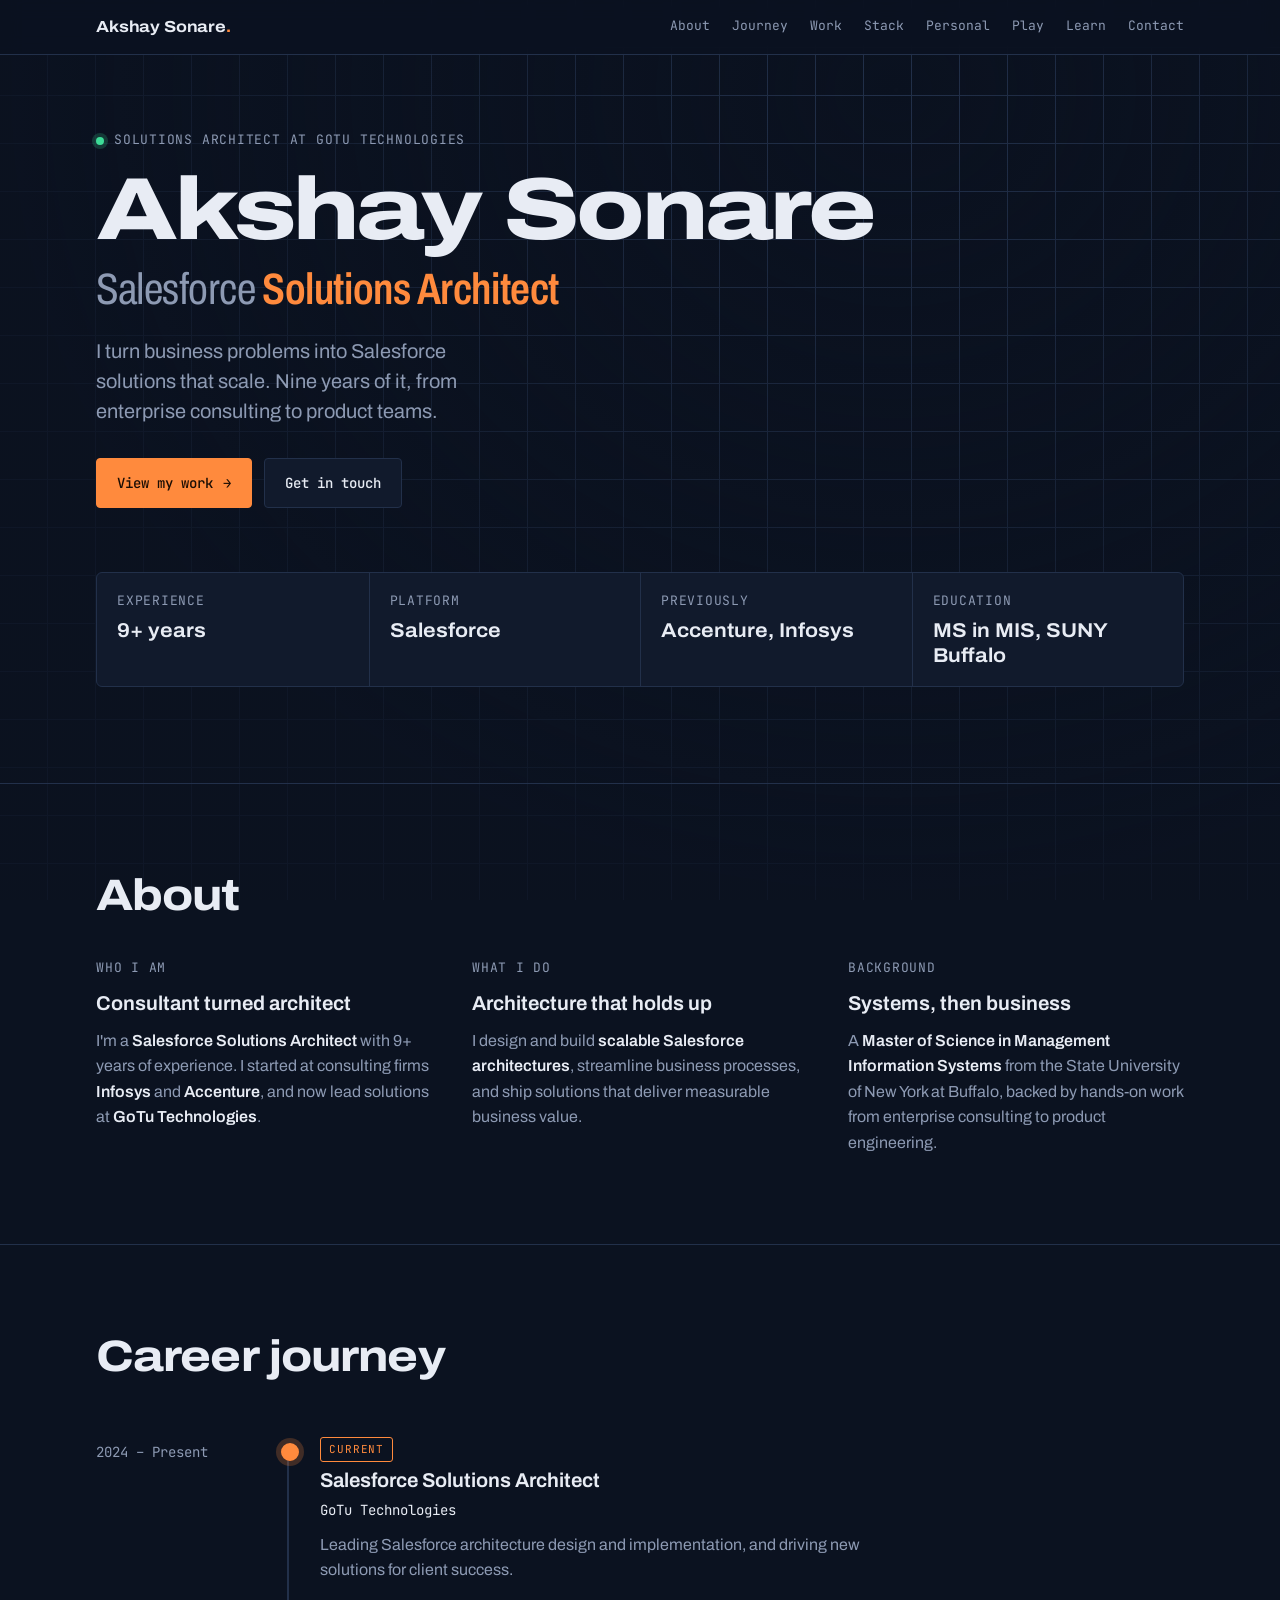
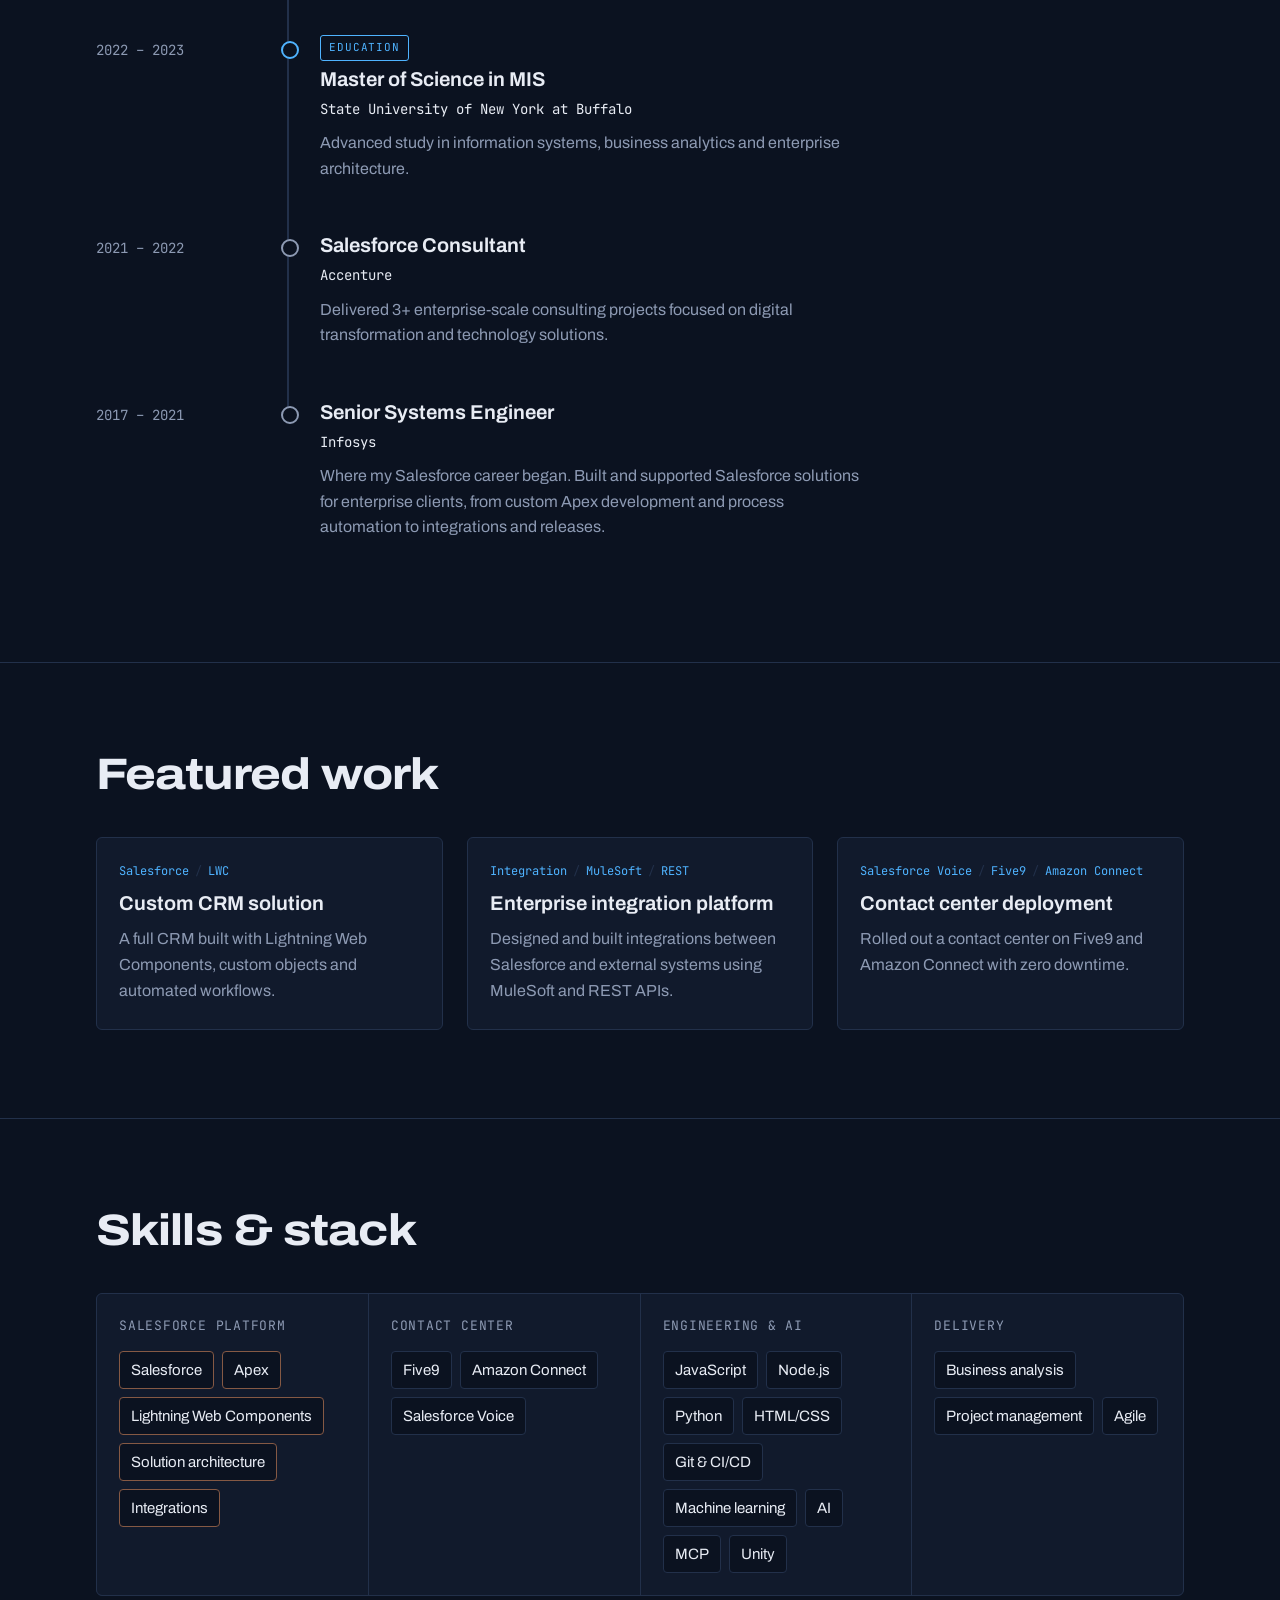
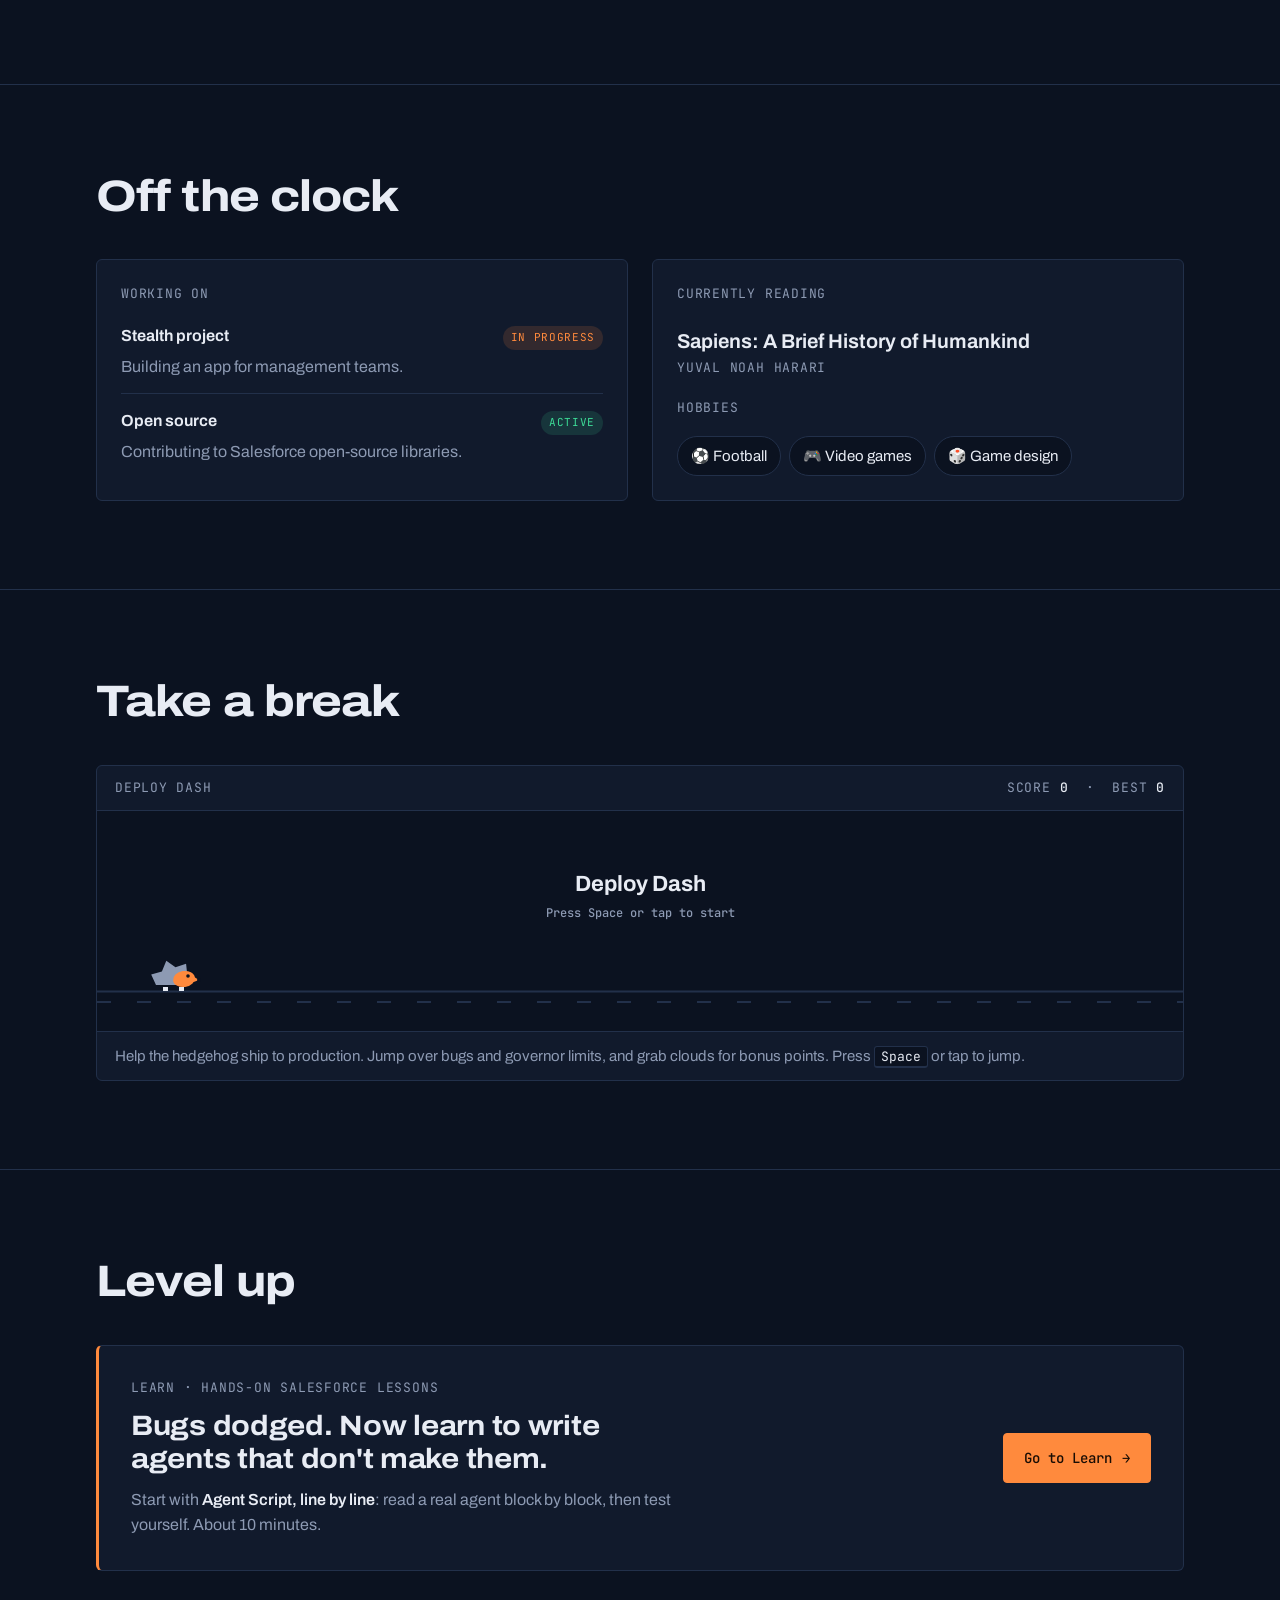
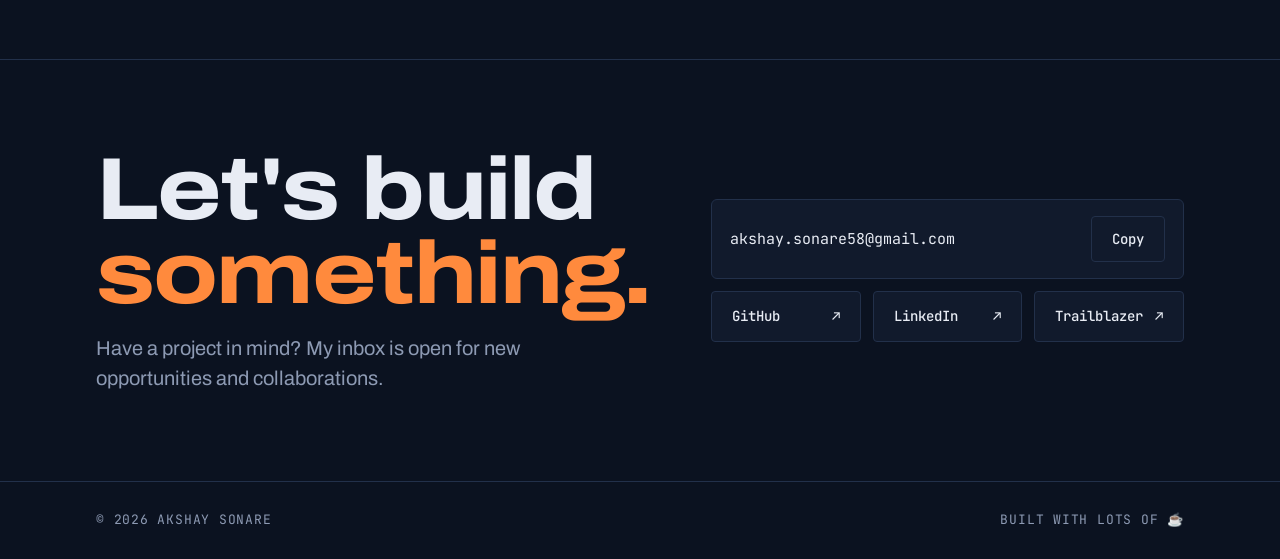
==== commit fa769270: "Add Learn page, Agent Script lesson and Level up section Co-Authored-By: Claude Opus 5.5 <noreply@an" ====
--- a/index.html
+++ b/index.html
@@ -228,6 +228,23 @@
   .hobbies span { padding: 7px 13px; border-radius: 99px; border: 1px solid var(--line); background: var(--ink); font-size: .9375rem; }
   @media (max-width: 760px) { .personal { grid-template-columns: 1fr; } }
 
+  /* ---------- learn ---------- */
+  .learn-card {
+    display: grid; grid-template-columns: 1fr auto; gap: 32px; align-items: center; text-decoration: none;
+    padding: 32px; background: var(--panel); border: 1px solid var(--line); border-left: 3px solid var(--signal); border-radius: 6px;
+    transition: border-color .2s, transform .2s;
+  }
+  .learn-card:hover { border-color: color-mix(in srgb, var(--signal) 60%, var(--line)); border-left-color: var(--signal); transform: translateY(-2px); }
+  .learn-text { min-width: 0; display: grid; gap: 12px; }
+  .learn-line {
+    margin: 0; font-family: var(--font-display); font-size: var(--step-2); font-weight: 700; font-stretch: 110%;
+    line-height: 1.15; letter-spacing: -.01em; text-wrap: balance; transition: opacity .35s; min-height: 2.3em;
+  }
+  .learn-line.fade { opacity: 0; }
+  .learn-sub { margin: 0; color: var(--muted); max-width: 60ch; }
+  .learn-sub b { color: var(--fg); font-weight: 600; }
+  @media (max-width: 720px) { .learn-card { grid-template-columns: 1fr; gap: 20px; padding: 24px; } .learn-go { justify-self: start; } }
+
   /* ---------- contact ---------- */
   .contact { display: grid; grid-template-columns: 1.2fr 1fr; gap: 48px; align-items: center; }
   .contact > div { min-width: 0; }
@@ -245,15 +262,6 @@
   .socials .btn { justify-content: space-between; }
   @media (max-width: 860px) { .contact { grid-template-columns: 1fr; gap: 32px; } }
 
-  /* ---------- game ---------- */
-  .game { background: var(--panel); border: 1px solid var(--line); border-radius: 6px; overflow: hidden; }
-  .game-bar { display: flex; justify-content: space-between; gap: 12px; flex-wrap: wrap; padding: 12px 18px; border-bottom: 1px solid var(--line); }
-  .game-bar b { color: var(--fg); font-weight: 500; font-variant-numeric: tabular-nums; }
-  #game { display: block; width: 100%; height: 220px; cursor: pointer; touch-action: manipulation; background: var(--ink); }
-  #game:focus-visible { outline: 2px solid var(--signal); outline-offset: -2px; }
-  .game-help { margin: 0; padding: 12px 18px; color: var(--muted); border-top: 1px solid var(--line); font-size: .9375rem; }
-  kbd { font-family: var(--font-mono); font-size: .8125rem; padding: 1px 6px; border: 1px solid var(--line); border-bottom-width: 2px; border-radius: 3px; background: var(--ink); color: var(--fg); }
-
   footer { border-top: 1px solid var(--line); padding-block: 28px; }
   footer .wrap { display: flex; justify-content: space-between; gap: 16px; flex-wrap: wrap; }
 
@@ -264,6 +272,7 @@
   }
   .toast.show { opacity: 1; transform: translate(-50%, 0); }
 </style>
+<link rel="stylesheet" href="game.css">
 </head>
 <body>
 <header class="top">
@@ -276,6 +285,7 @@
       <a href="#stack">Stack</a>
       <a href="#personal">Personal</a>
       <a href="#play">Play</a>
+      <a href="learn/">Learn</a>
       <a href="#contact">Contact</a>
     </nav>
   </div>
@@ -464,6 +474,20 @@
     </div>
   </section>
 
+  <section id="learn">
+    <div class="wrap">
+      <div class="sec-head"><h2>Level up</h2></div>
+      <a class="learn-card" href="learn/">
+        <div class="learn-text">
+          <span class="label">Learn · hands-on Salesforce lessons</span>
+          <p class="learn-line" id="learn-line" aria-live="polite">Bugs dodged. Now learn to write agents that don't make them.</p>
+          <p class="learn-sub">Start with <b>Agent Script, line by line</b>: read a real agent block by block, then test yourself. About 10 minutes.</p>
+        </div>
+        <span class="btn primary learn-go">Go to Learn <span aria-hidden="true">→</span></span>
+      </a>
+    </div>
+  </section>
+
   <section id="contact">
     <div class="wrap contact">
       <div>
@@ -528,219 +552,27 @@
       say('🦔 You found the hedgehog');
     }
   });
-
-  // Deploy Dash: a tiny endless runner. Canvas is sized in CSS pixels and scaled for retina.
+</script>
+<script src="game.js" defer></script>
+<script>
+  // Rotate playful lines on the Learn card. Stays on the first line for reduced-motion users.
   (() => {
-    const cv = document.getElementById('game');
-    const ctx = cv.getContext('2d');
-    const scoreEl = document.getElementById('g-score');
-    const bestEl = document.getElementById('g-best');
-    const tok = (n) => getComputedStyle(document.documentElement).getPropertyValue(n).trim();
-    const C = { ink: tok('--ink'), panel: tok('--panel'), line: tok('--line'), fg: tok('--fg'), muted: tok('--muted'), signal: tok('--signal'), cloud: tok('--cloud'), bug: tok('--bug') };
-    const MONO = '500 12px "JetBrains Mono", ui-monospace, Menlo, monospace';
-    const GRAVITY = 2300, JUMP = 760;
-    const FAILS = [
-      'System.LimitException: Too many bugs: 101',
-      'Deployment failed: 1 test method failed',
-      'UNABLE_TO_LOCK_ROW: unable to obtain exclusive access',
-      'Code coverage 74%. At least 75% is required',
+    const el = document.getElementById('learn-line');
+    const lines = [
+      "Bugs dodged. Now learn to write agents that don't make them.",
+      'Your agent called. It wants better instructions.',
+      'There are no governor limits on learning.',
+      'From | to -> in about ten minutes.',
+      '75% code coverage is the minimum. Aim higher.',
+      'The hedgehog finished the lesson. Your turn.',
     ];
-
-    let W = 0, H = 0, ground = 0;
-    let state = 'idle', last = 0, fail = '';
-    let hog, things, speed, dist, bonus, spawnIn, cloudIn, step, best = 0;
-
-    try { best = +localStorage.getItem('deployDashBest') || 0; } catch (e) {}
-    bestEl.textContent = best;
-
-    function reset() {
-      hog = { x: 56, y: 0, vy: 0, w: 42, h: 30 };
-      things = []; speed = 320; dist = 0; bonus = 0; spawnIn = 0.8; cloudIn = 2.5; step = 0;
-    }
-    const score = () => Math.floor(dist / 12) + bonus;
-
-    function resize() {
-      const r = cv.getBoundingClientRect(), dpr = Math.min(devicePixelRatio || 1, 2);
-      W = r.width; H = r.height; ground = H - 40;
-      cv.width = Math.round(W * dpr); cv.height = Math.round(H * dpr);
-      ctx.setTransform(dpr, 0, 0, dpr, 0, 0);
-      if (state !== 'run') draw();
-    }
-
-    function action() {
-      if (state === 'run') {
-        if (hog.y === 0) hog.vy = JUMP;
-        return;
-      }
-      reset(); state = 'run'; last = performance.now();
-      requestAnimationFrame(loop);
-    }
-
-    function spawn() {
-      const r = Math.random();
-      if (r < 0.55) things.push({ kind: 'bug', x: W + 20, y: 0, w: 26, h: 18 });
-      else if (r < 0.8) things.push({ kind: 'bug', x: W + 20, y: 0, w: 26, h: 18 }, { kind: 'bug', x: W + 50, y: 0, w: 26, h: 18 });
-      else things.push({ kind: 'limit', x: W + 20, y: 0, w: 24, h: 46 });
-      spawnIn = (0.75 + Math.random() * 0.9) * (380 / speed) + 0.35;
-    }
-
-    function hit(a, b, pad) {
-      return a.x + pad < b.x + b.w && a.x + a.w - pad > b.x && a.y + pad < b.y + b.h && a.y + a.h - pad > b.y;
-    }
-
-    function update(dt) {
-      speed = Math.min(680, speed + 9 * dt);
-      dist += speed * dt; step += dt;
-
-      hog.vy -= GRAVITY * dt; hog.y = Math.max(0, hog.y + hog.vy * dt);
-      if (hog.y === 0) hog.vy = 0;
-
-      if ((spawnIn -= dt) <= 0) spawn();
-      if ((cloudIn -= dt) <= 0) {
-        things.push({ kind: 'cloud', x: W + 20, y: 60 + Math.random() * 40, w: 34, h: 20 });
-        cloudIn = 2.5 + Math.random() * 3;
-      }
-      for (const t of things) t.x -= speed * dt;
-      things = things.filter((t) => t.x + t.w > -40 && !t.taken);
-
-      for (const t of things) {
-        if (!hit(hog, t, t.kind === 'cloud' ? 0 : 6)) continue;
-        if (t.kind === 'cloud') { t.taken = true; bonus += 25; }
-        else return over();
-      }
-      scoreEl.textContent = score();
-    }
-
-    function over() {
-      state = 'over';
-      fail = FAILS[Math.floor(Math.random() * FAILS.length)];
-      const s = score();
-      scoreEl.textContent = s;
-      if (s > best) {
-        best = s; bestEl.textContent = best;
-        try { localStorage.setItem('deployDashBest', best); } catch (e) {}
-      }
-      draw();
-    }
-
-    function loop(now) {
-      if (state !== 'run') return;
-      const dt = Math.min(0.033, (now - last) / 1000); last = now;
-      update(dt);
-      if (state === 'run') { draw(); requestAnimationFrame(loop); }
-    }
-
-    // ---- drawing ----
-    const Y = (y, h) => ground - y - h; // world (y up from ground) to canvas
-
-    function drawHog() {
-      const x = hog.x, top = Y(hog.y, hog.h), b = ground - hog.y;
-      const run = state === 'run' && hog.y === 0;
-      const leg = run ? (Math.floor(step * 14) % 2) * 4 : 0;
-      ctx.fillStyle = C.fg;
-      ctx.fillRect(x + 10, b - 4, 5, 4 + (run ? leg : 0) - (run ? 2 : 0));
-      ctx.fillRect(x + 26, b - 4, 5, 4 + (run ? 4 - leg : 0) - (run ? 2 : 0));
-      // spikes
-      ctx.fillStyle = C.muted;
-      ctx.beginPath();
-      ctx.moveTo(x, b - 6);
-      const n = 6;
-      for (let i = 0; i <= n; i++) {
-        const a = Math.PI + (i / n) * Math.PI * 0.82;
-        const r = i % 2 ? 24 : 17;
-        ctx.lineTo(x + 20 + Math.cos(a) * r, b - 6 + Math.sin(a) * r * 1.05);
-      }
-      ctx.lineTo(x + 30, b - 6);
-      ctx.closePath(); ctx.fill();
-      // face and belly
-      ctx.fillStyle = C.signal;
-      ctx.beginPath(); ctx.ellipse(x + 31, b - 12, 11, 8, -0.15, 0, Math.PI * 2); ctx.fill();
-      ctx.beginPath(); ctx.moveTo(x + 38, b - 16); ctx.lineTo(x + 46, b - 11); ctx.lineTo(x + 38, b - 8); ctx.fill();
-      ctx.fillStyle = C.ink;
-      ctx.beginPath(); ctx.arc(x + 46, b - 11, 2, 0, Math.PI * 2); ctx.fill();
-      ctx.beginPath(); ctx.arc(x + 35, b - 15, 1.8, 0, Math.PI * 2); ctx.fill();
-    }
-
-    function drawBug(t) {
-      const x = t.x, y = Y(t.y, t.h);
-      ctx.strokeStyle = C.bug; ctx.lineWidth = 2;
-      for (let i = 0; i < 3; i++) {
-        const lx = x + 7 + i * 6;
-        ctx.beginPath(); ctx.moveTo(lx, y + 10); ctx.lineTo(lx - 3, y + t.h); ctx.stroke();
-      }
-      ctx.fillStyle = C.bug;
-      ctx.beginPath(); ctx.ellipse(x + 13, y + 9, 12, 8, 0, 0, Math.PI * 2); ctx.fill();
-      ctx.fillStyle = C.ink;
-      ctx.fillRect(x + 12, y + 2, 2, 14);
-      ctx.beginPath(); ctx.arc(x + 3, y + 8, 2, 0, Math.PI * 2); ctx.fill();
-    }
-
-    function drawLimit(t) {
-      const y = Y(t.y, t.h);
-      ctx.fillStyle = C.panel; ctx.strokeStyle = C.bug; ctx.lineWidth = 2;
-      ctx.fillRect(t.x, y, t.w, t.h); ctx.strokeRect(t.x + 1, y + 1, t.w - 2, t.h - 2);
-      ctx.save(); ctx.translate(t.x + t.w / 2, y + t.h / 2); ctx.rotate(-Math.PI / 2);
-      ctx.fillStyle = C.bug; ctx.font = '500 10px "JetBrains Mono", ui-monospace, Menlo, monospace';
-      ctx.textAlign = 'center'; ctx.textBaseline = 'middle'; ctx.fillText('LIMIT', 0, 0);
-      ctx.restore();
-    }
-
-    function drawCloud(t) {
-      const x = t.x, y = Y(t.y, t.h) + 10;
-      ctx.fillStyle = C.cloud;
-      ctx.beginPath();
-      ctx.arc(x + 10, y + 2, 8, 0, Math.PI * 2);
-      ctx.arc(x + 19, y - 3, 10, 0, Math.PI * 2);
-      ctx.arc(x + 27, y + 3, 7, 0, Math.PI * 2);
-      ctx.fill();
-      ctx.fillRect(x + 10, y + 2, 17, 8);
-    }
-
-    function text(lines) {
-      ctx.textAlign = 'center';
-      lines.forEach(([str, font, color], i) => {
-        ctx.font = font; ctx.fillStyle = color;
-        ctx.fillText(str, W / 2, H / 2 - 30 + i * 26, W - 32);
-      });
-      ctx.textAlign = 'left';
-    }
-
-    function draw() {
-      ctx.fillStyle = C.ink; ctx.fillRect(0, 0, W, H);
-      // ground with moving dashes
-      ctx.strokeStyle = C.line; ctx.lineWidth = 2;
-      ctx.beginPath(); ctx.moveTo(0, ground + 0.5); ctx.lineTo(W, ground + 0.5); ctx.stroke();
-      ctx.fillStyle = C.line;
-      const off = (dist || 0) % 40;
-      for (let x = -off; x < W; x += 40) ctx.fillRect(x, ground + 10, 14, 2);
-
-      if (!hog) reset();
-      for (const t of things) {
-        if (t.kind === 'bug') drawBug(t);
-        else if (t.kind === 'limit') drawLimit(t);
-        else drawCloud(t);
-      }
-      drawHog();
-
-      if (state === 'idle') {
-        text([['Deploy Dash', '700 22px Archivo, "Helvetica Neue", Arial, sans-serif', C.fg],
-              ['Press Space or tap to start', MONO, C.muted]]);
-      } else if (state === 'over') {
-        ctx.fillStyle = 'rgba(11, 18, 32, 0.72)'; ctx.fillRect(0, 0, W, H);
-        text([[fail, MONO, C.bug],
-              ['Score ' + score(), '700 22px Archivo, "Helvetica Neue", Arial, sans-serif', C.fg],
-              ['Press Space or tap to redeploy', MONO, C.muted]]);
-      }
-    }
-
-    cv.addEventListener('pointerdown', (e) => { e.preventDefault(); cv.focus({ preventScroll: true }); action(); });
-    addEventListener('keydown', (e) => {
-      if (e.code !== 'Space' && e.key !== 'ArrowUp') return;
-      if (document.activeElement !== cv && state !== 'run') return;
-      e.preventDefault(); action();
-    });
-    new ResizeObserver(resize).observe(cv);
-    document.fonts && document.fonts.ready.then(() => { if (state !== 'run') draw(); });
+    if (matchMedia('(prefers-reduced-motion: reduce)').matches) return;
+    let i = 0;
+    setInterval(() => {
+      if (document.hidden) return;
+      el.classList.add('fade');
+      setTimeout(() => { i = (i + 1) % lines.length; el.textContent = lines[i]; el.classList.remove('fade'); }, 350);
+    }, 4000);
   })();
 </script>
 </body>
--- a/game.css
+++ b/game.css
@@ -0,0 +1,9 @@
+/* Deploy Dash mini-game. Uses the colour and font tokens defined in index.html. */
+/* ---------- game ---------- */
+.game { background: var(--panel); border: 1px solid var(--line); border-radius: 6px; overflow: hidden; }
+.game-bar { display: flex; justify-content: space-between; gap: 12px; flex-wrap: wrap; padding: 12px 18px; border-bottom: 1px solid var(--line); }
+.game-bar b { color: var(--fg); font-weight: 500; font-variant-numeric: tabular-nums; }
+#game { display: block; width: 100%; height: 220px; cursor: pointer; touch-action: manipulation; background: var(--ink); }
+#game:focus-visible { outline: 2px solid var(--signal); outline-offset: -2px; }
+.game-help { margin: 0; padding: 12px 18px; color: var(--muted); border-top: 1px solid var(--line); font-size: .9375rem; }
+kbd { font-family: var(--font-mono); font-size: .8125rem; padding: 1px 6px; border: 1px solid var(--line); border-bottom-width: 2px; border-radius: 3px; background: var(--ink); color: var(--fg); }
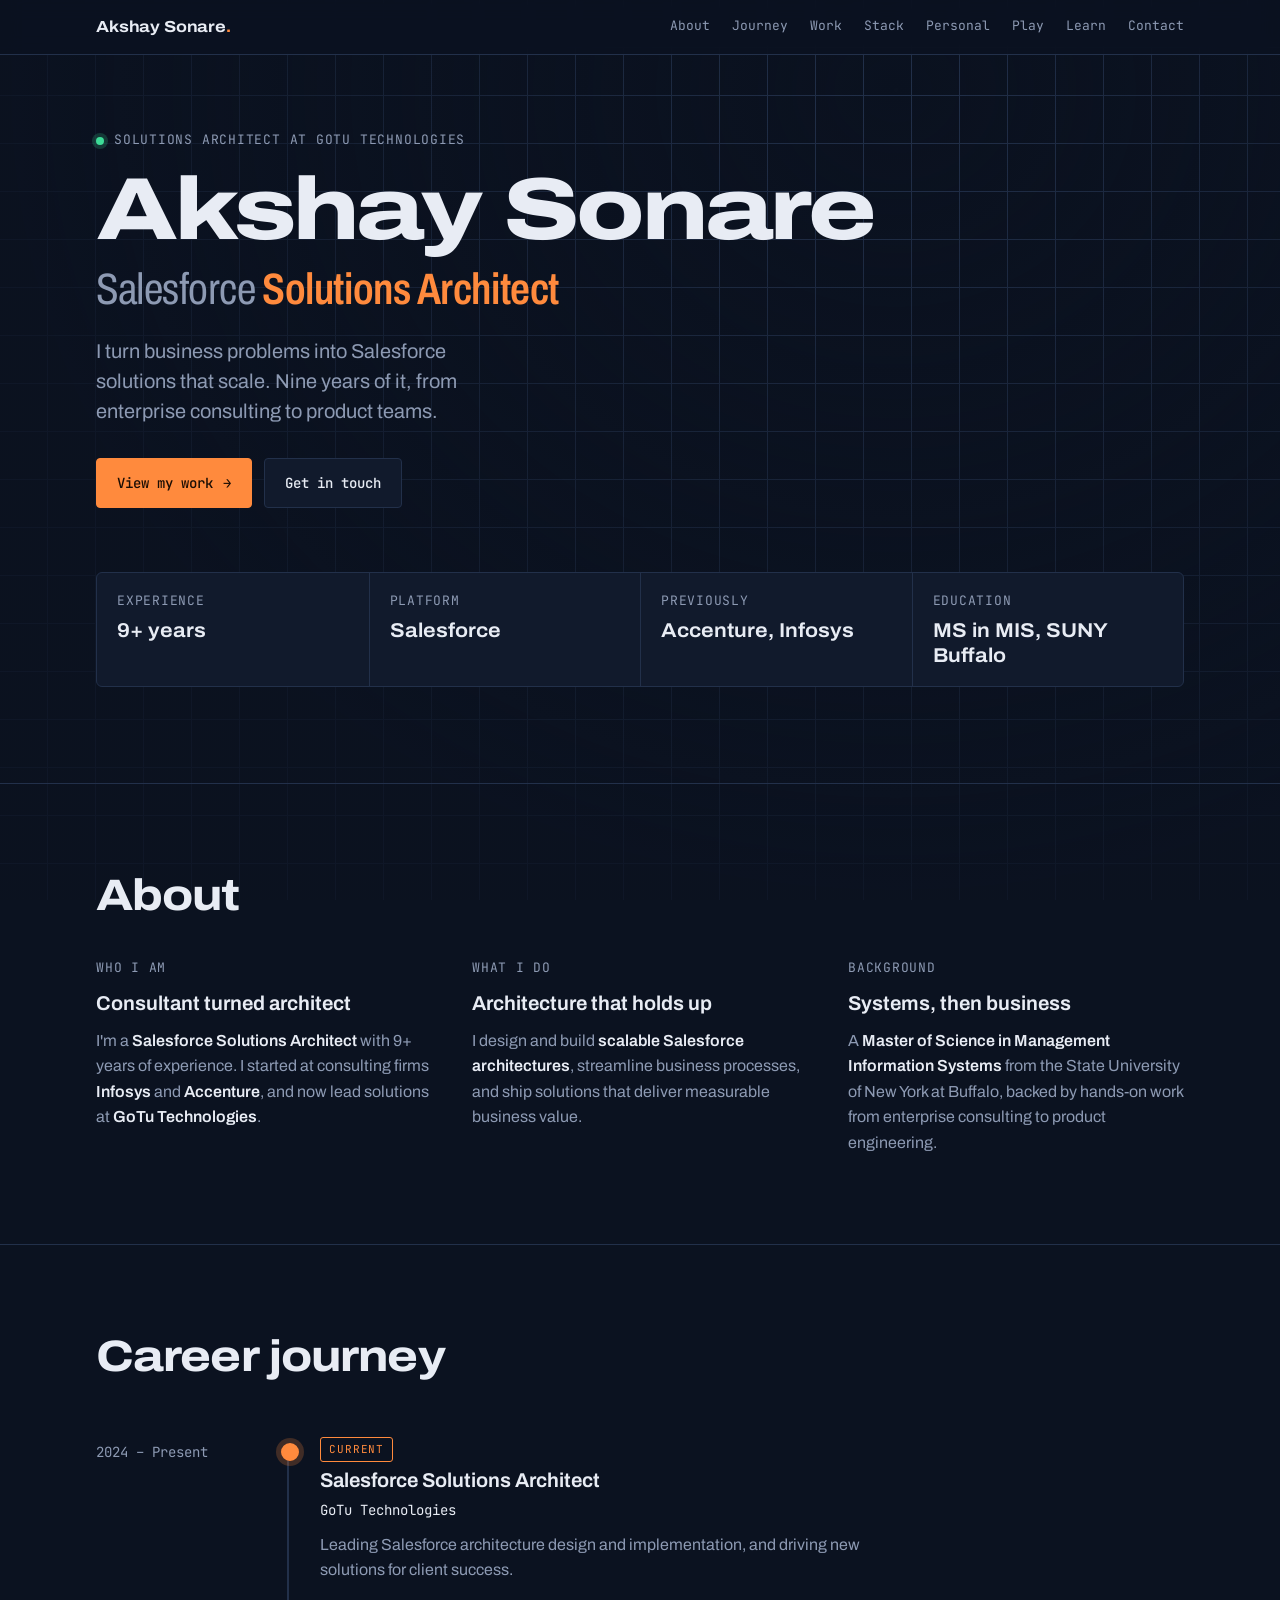
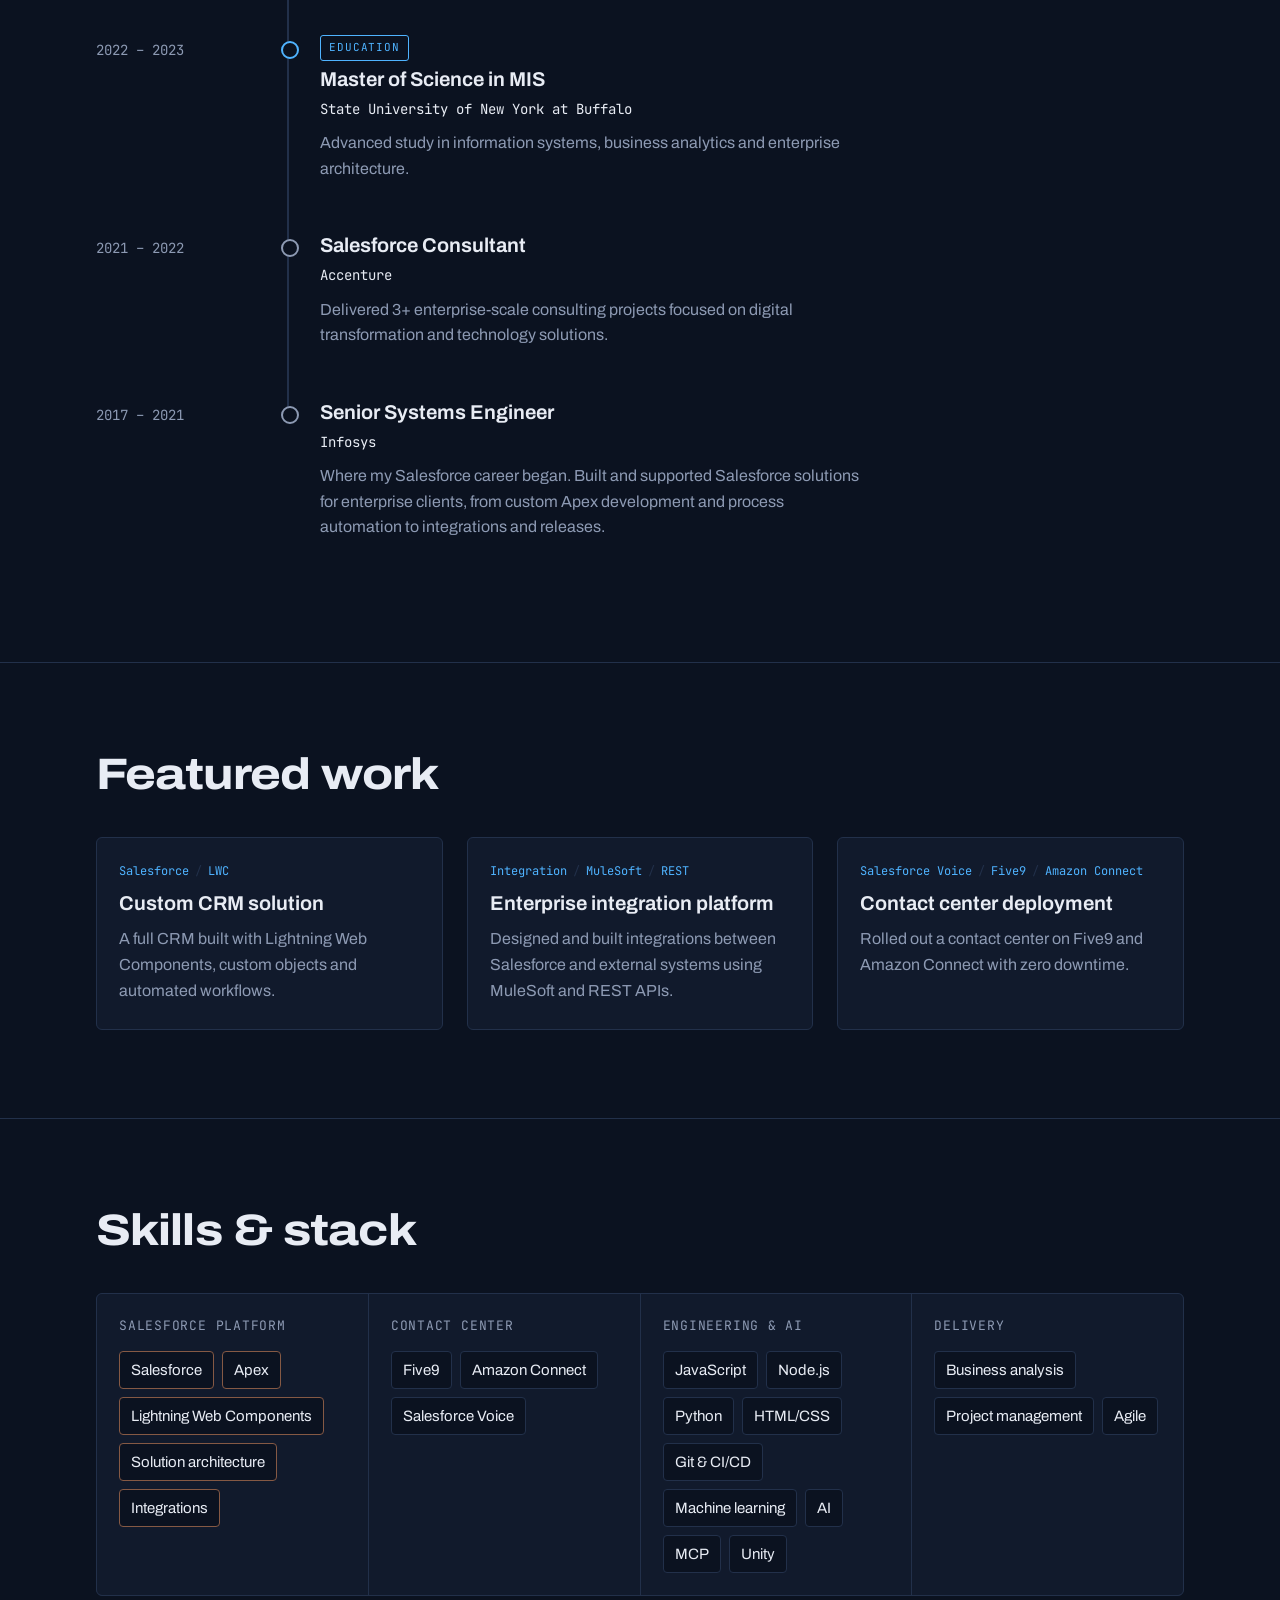
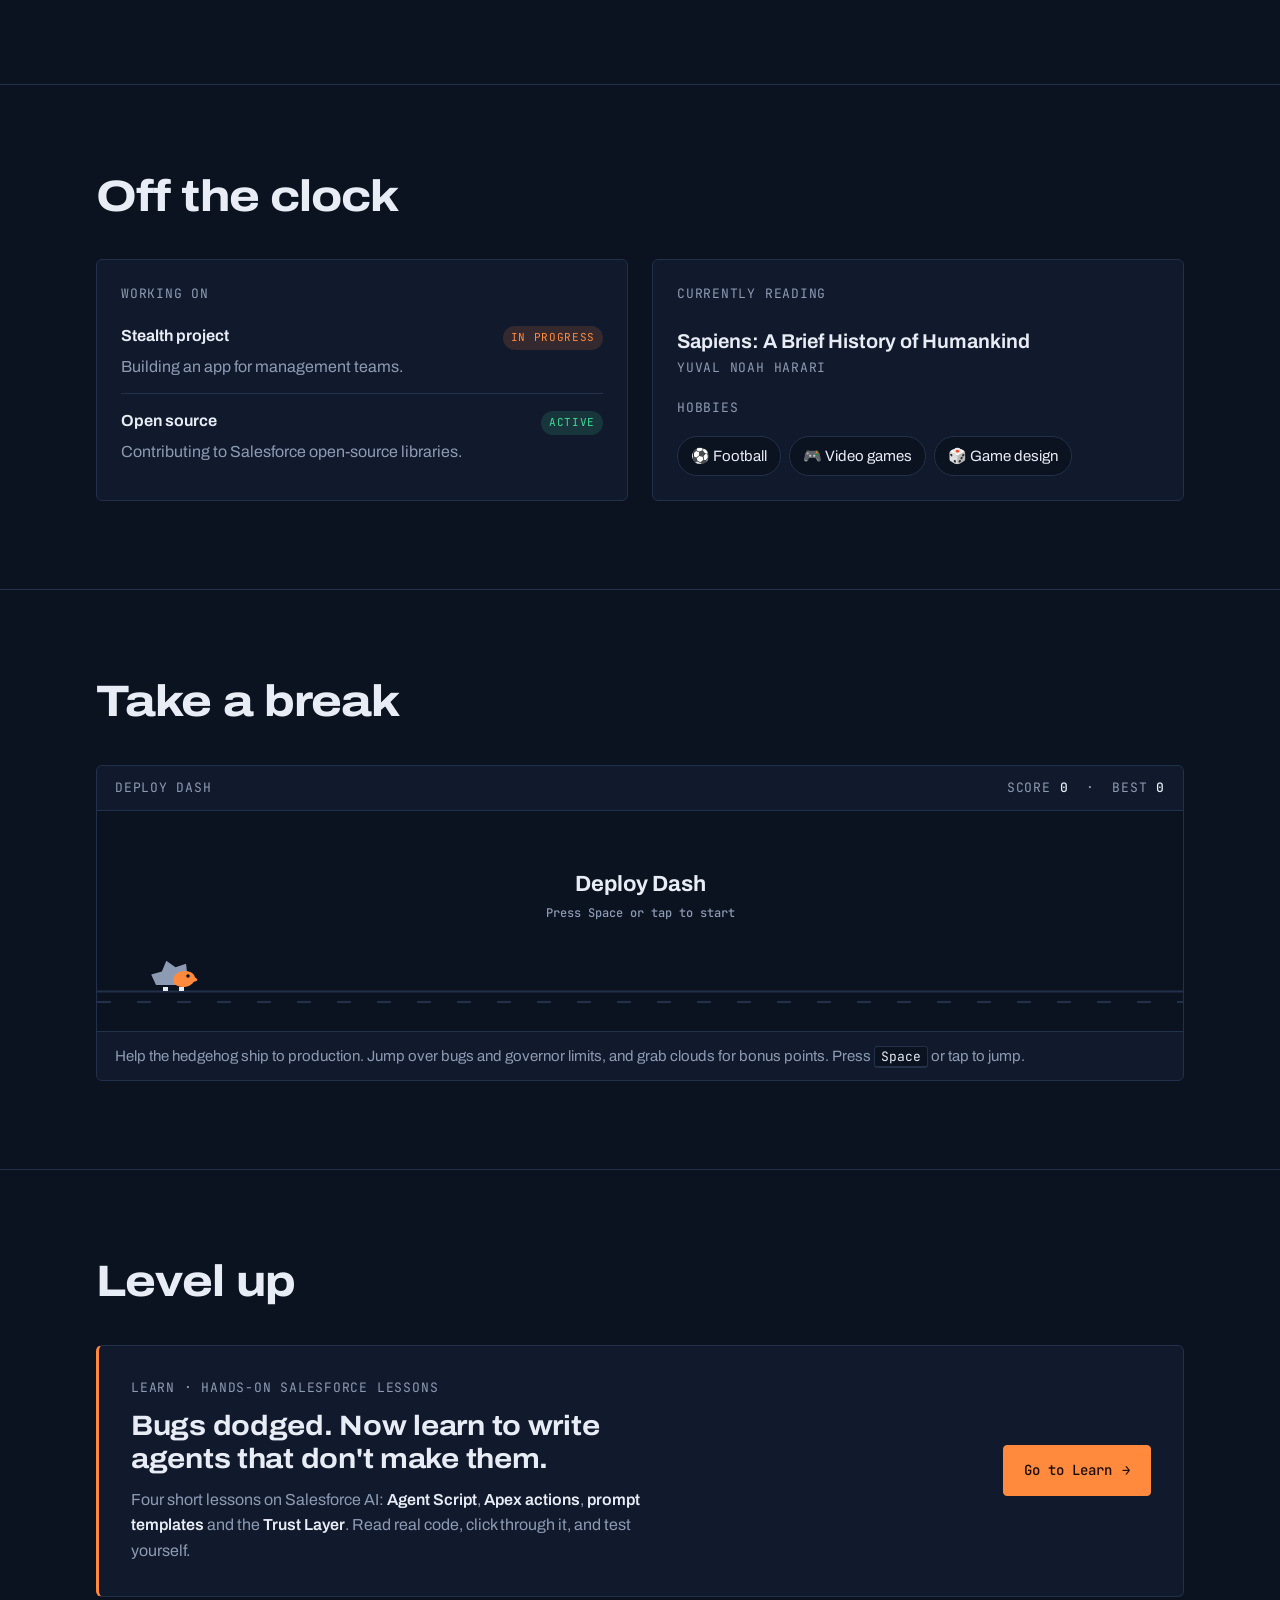
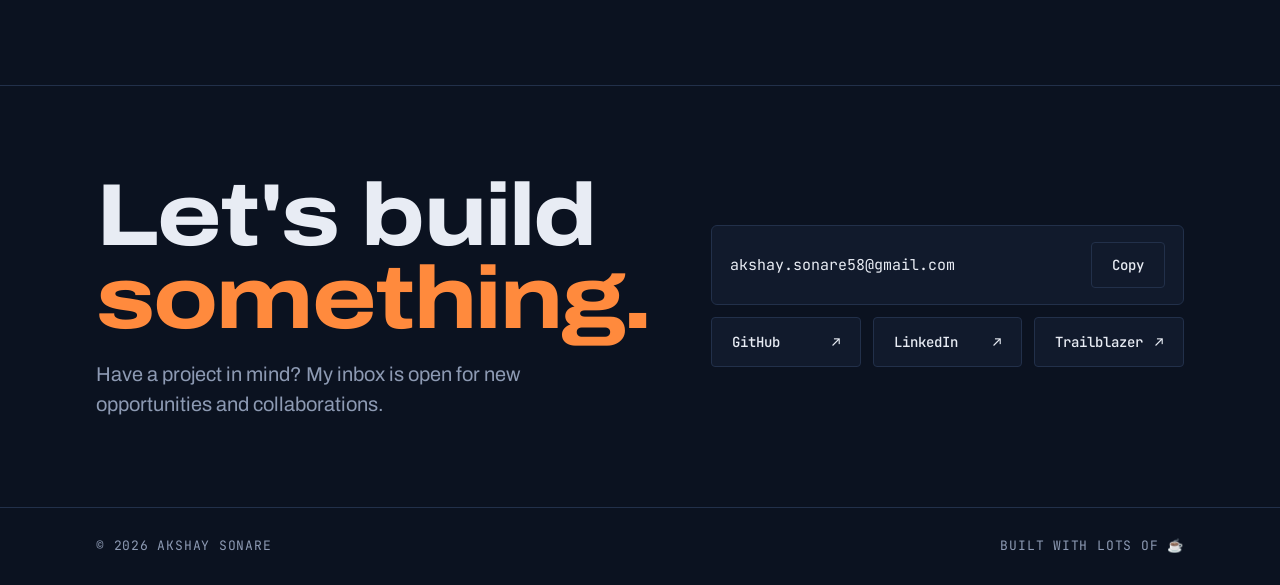
==== commit b01ddc08: "Add three AI lessons and move all Learn code into learn/ - New lessons: Apex actions, prompt templat" ====
--- a/index.html
+++ b/index.html
@@ -228,23 +228,6 @@
   .hobbies span { padding: 7px 13px; border-radius: 99px; border: 1px solid var(--line); background: var(--ink); font-size: .9375rem; }
   @media (max-width: 760px) { .personal { grid-template-columns: 1fr; } }
 
-  /* ---------- learn ---------- */
-  .learn-card {
-    display: grid; grid-template-columns: 1fr auto; gap: 32px; align-items: center; text-decoration: none;
-    padding: 32px; background: var(--panel); border: 1px solid var(--line); border-left: 3px solid var(--signal); border-radius: 6px;
-    transition: border-color .2s, transform .2s;
-  }
-  .learn-card:hover { border-color: color-mix(in srgb, var(--signal) 60%, var(--line)); border-left-color: var(--signal); transform: translateY(-2px); }
-  .learn-text { min-width: 0; display: grid; gap: 12px; }
-  .learn-line {
-    margin: 0; font-family: var(--font-display); font-size: var(--step-2); font-weight: 700; font-stretch: 110%;
-    line-height: 1.15; letter-spacing: -.01em; text-wrap: balance; transition: opacity .35s; min-height: 2.3em;
-  }
-  .learn-line.fade { opacity: 0; }
-  .learn-sub { margin: 0; color: var(--muted); max-width: 60ch; }
-  .learn-sub b { color: var(--fg); font-weight: 600; }
-  @media (max-width: 720px) { .learn-card { grid-template-columns: 1fr; gap: 20px; padding: 24px; } .learn-go { justify-self: start; } }
-
   /* ---------- contact ---------- */
   .contact { display: grid; grid-template-columns: 1.2fr 1fr; gap: 48px; align-items: center; }
   .contact > div { min-width: 0; }
@@ -273,6 +256,7 @@
   .toast.show { opacity: 1; transform: translate(-50%, 0); }
 </style>
 <link rel="stylesheet" href="game.css">
+<link rel="stylesheet" href="learn/levelup.css">
 </head>
 <body>
 <header class="top">
@@ -285,7 +269,7 @@
       <a href="#stack">Stack</a>
       <a href="#personal">Personal</a>
       <a href="#play">Play</a>
-      <a href="learn/">Learn</a>
+      <a href="#learn">Learn</a>
       <a href="#contact">Contact</a>
     </nav>
   </div>
@@ -474,19 +458,8 @@
     </div>
   </section>
 
-  <section id="learn">
-    <div class="wrap">
-      <div class="sec-head"><h2>Level up</h2></div>
-      <a class="learn-card" href="learn/">
-        <div class="learn-text">
-          <span class="label">Learn · hands-on Salesforce lessons</span>
-          <p class="learn-line" id="learn-line" aria-live="polite">Bugs dodged. Now learn to write agents that don't make them.</p>
-          <p class="learn-sub">Start with <b>Agent Script, line by line</b>: read a real agent block by block, then test yourself. About 10 minutes.</p>
-        </div>
-        <span class="btn primary learn-go">Go to Learn <span aria-hidden="true">→</span></span>
-      </a>
-    </div>
-  </section>
+  <!-- Level up: content and styles live in learn/levelup.js and learn/levelup.css -->
+  <section id="learn" aria-label="Level up"></section>
 
   <section id="contact">
     <div class="wrap contact">
@@ -554,26 +527,6 @@
   });
 </script>
 <script src="game.js" defer></script>
-<script>
-  // Rotate playful lines on the Learn card. Stays on the first line for reduced-motion users.
-  (() => {
-    const el = document.getElementById('learn-line');
-    const lines = [
-      "Bugs dodged. Now learn to write agents that don't make them.",
-      'Your agent called. It wants better instructions.',
-      'There are no governor limits on learning.',
-      'From | to -> in about ten minutes.',
-      '75% code coverage is the minimum. Aim higher.',
-      'The hedgehog finished the lesson. Your turn.',
-    ];
-    if (matchMedia('(prefers-reduced-motion: reduce)').matches) return;
-    let i = 0;
-    setInterval(() => {
-      if (document.hidden) return;
-      el.classList.add('fade');
-      setTimeout(() => { i = (i + 1) % lines.length; el.textContent = lines[i]; el.classList.remove('fade'); }, 350);
-    }, 4000);
-  })();
-</script>
+<script src="learn/levelup.js" defer></script>
 </body>
 </html>
--- a/learn/levelup.css
+++ b/learn/levelup.css
@@ -0,0 +1,17 @@
+/* Level up section: the card linking to the Learn page. Uses the tokens defined in index.html. */
+/* ---------- learn ---------- */
+.learn-card {
+  display: grid; grid-template-columns: 1fr auto; gap: 32px; align-items: center; text-decoration: none;
+  padding: 32px; background: var(--panel); border: 1px solid var(--line); border-left: 3px solid var(--signal); border-radius: 6px;
+  transition: border-color .2s, transform .2s;
+}
+.learn-card:hover { border-color: color-mix(in srgb, var(--signal) 60%, var(--line)); border-left-color: var(--signal); transform: translateY(-2px); }
+.learn-text { min-width: 0; display: grid; gap: 12px; }
+.learn-line {
+  margin: 0; font-family: var(--font-display); font-size: var(--step-2); font-weight: 700; font-stretch: 110%;
+  line-height: 1.15; letter-spacing: -.01em; text-wrap: balance; transition: opacity .35s; min-height: 2.3em;
+}
+.learn-line.fade { opacity: 0; }
+.learn-sub { margin: 0; color: var(--muted); max-width: 60ch; }
+.learn-sub b { color: var(--fg); font-weight: 600; }
+@media (max-width: 720px) { .learn-card { grid-template-columns: 1fr; gap: 20px; padding: 24px; } .learn-go { justify-self: start; } }
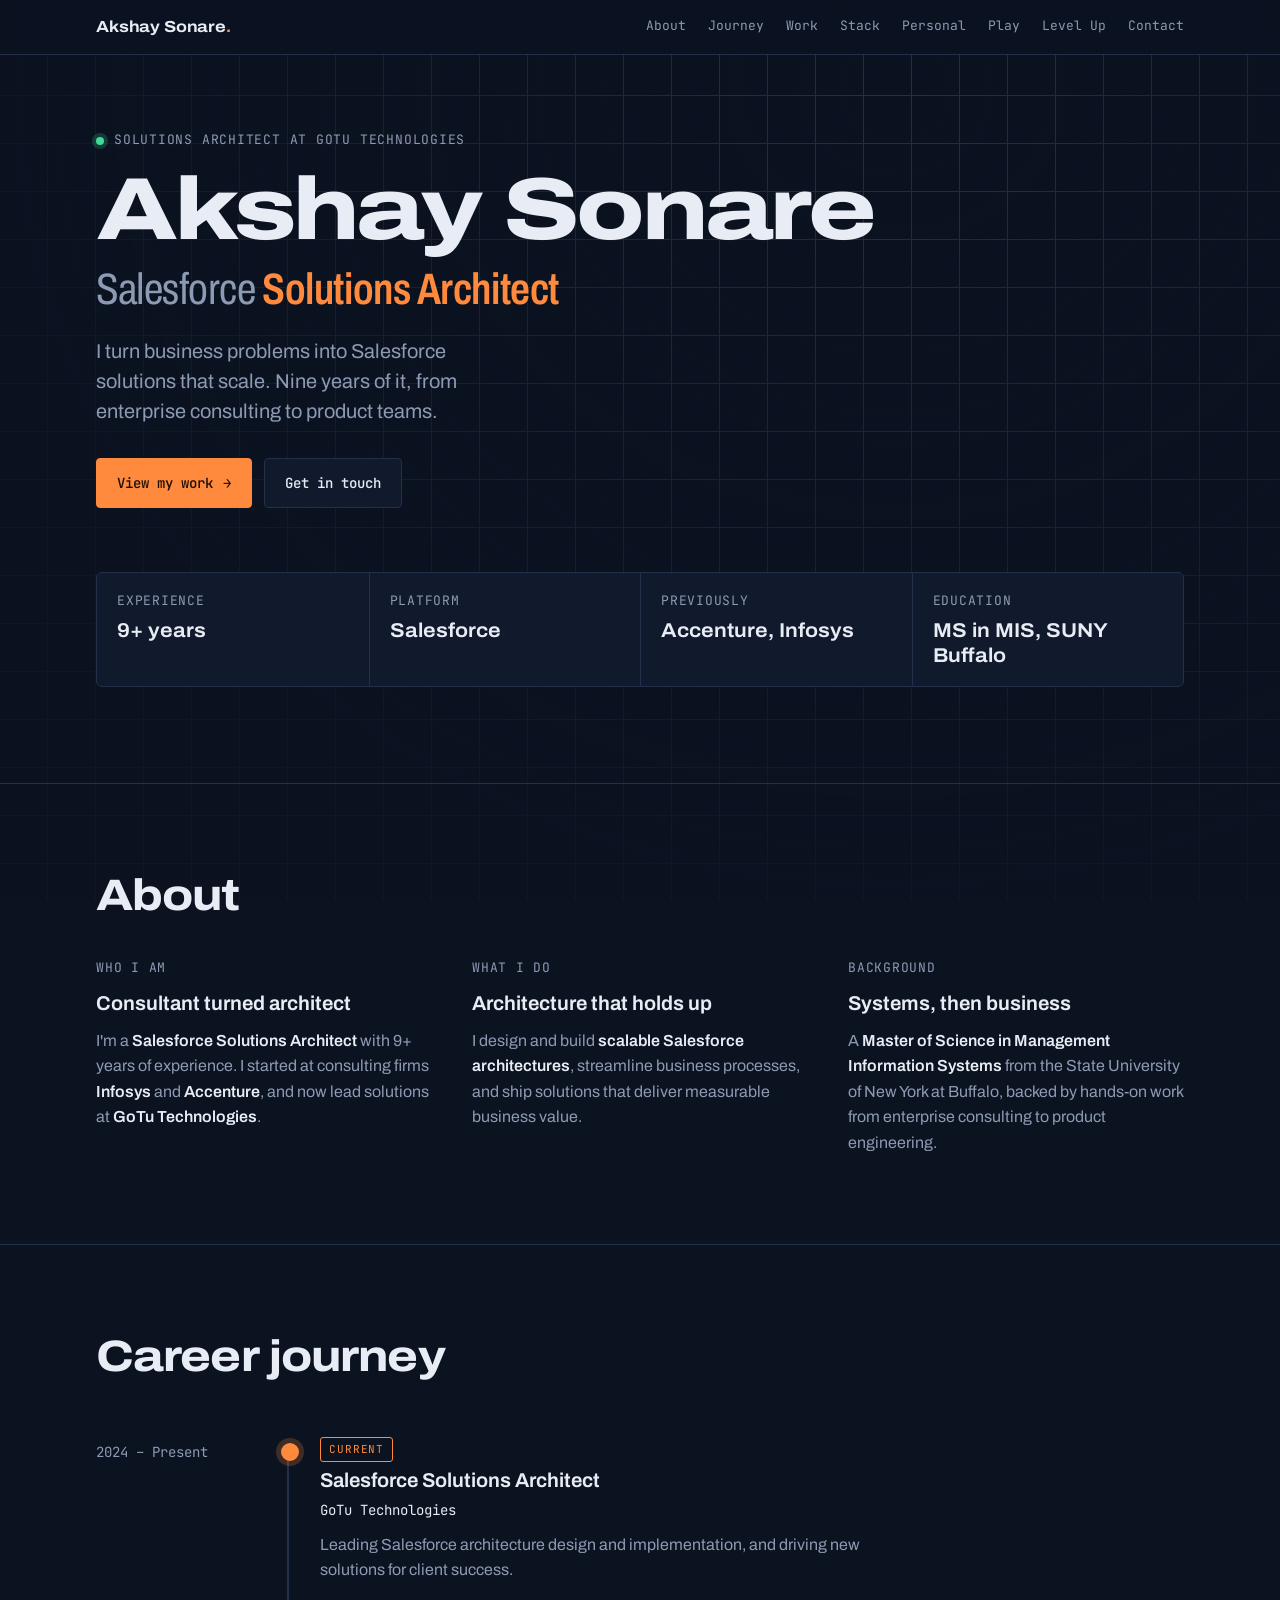
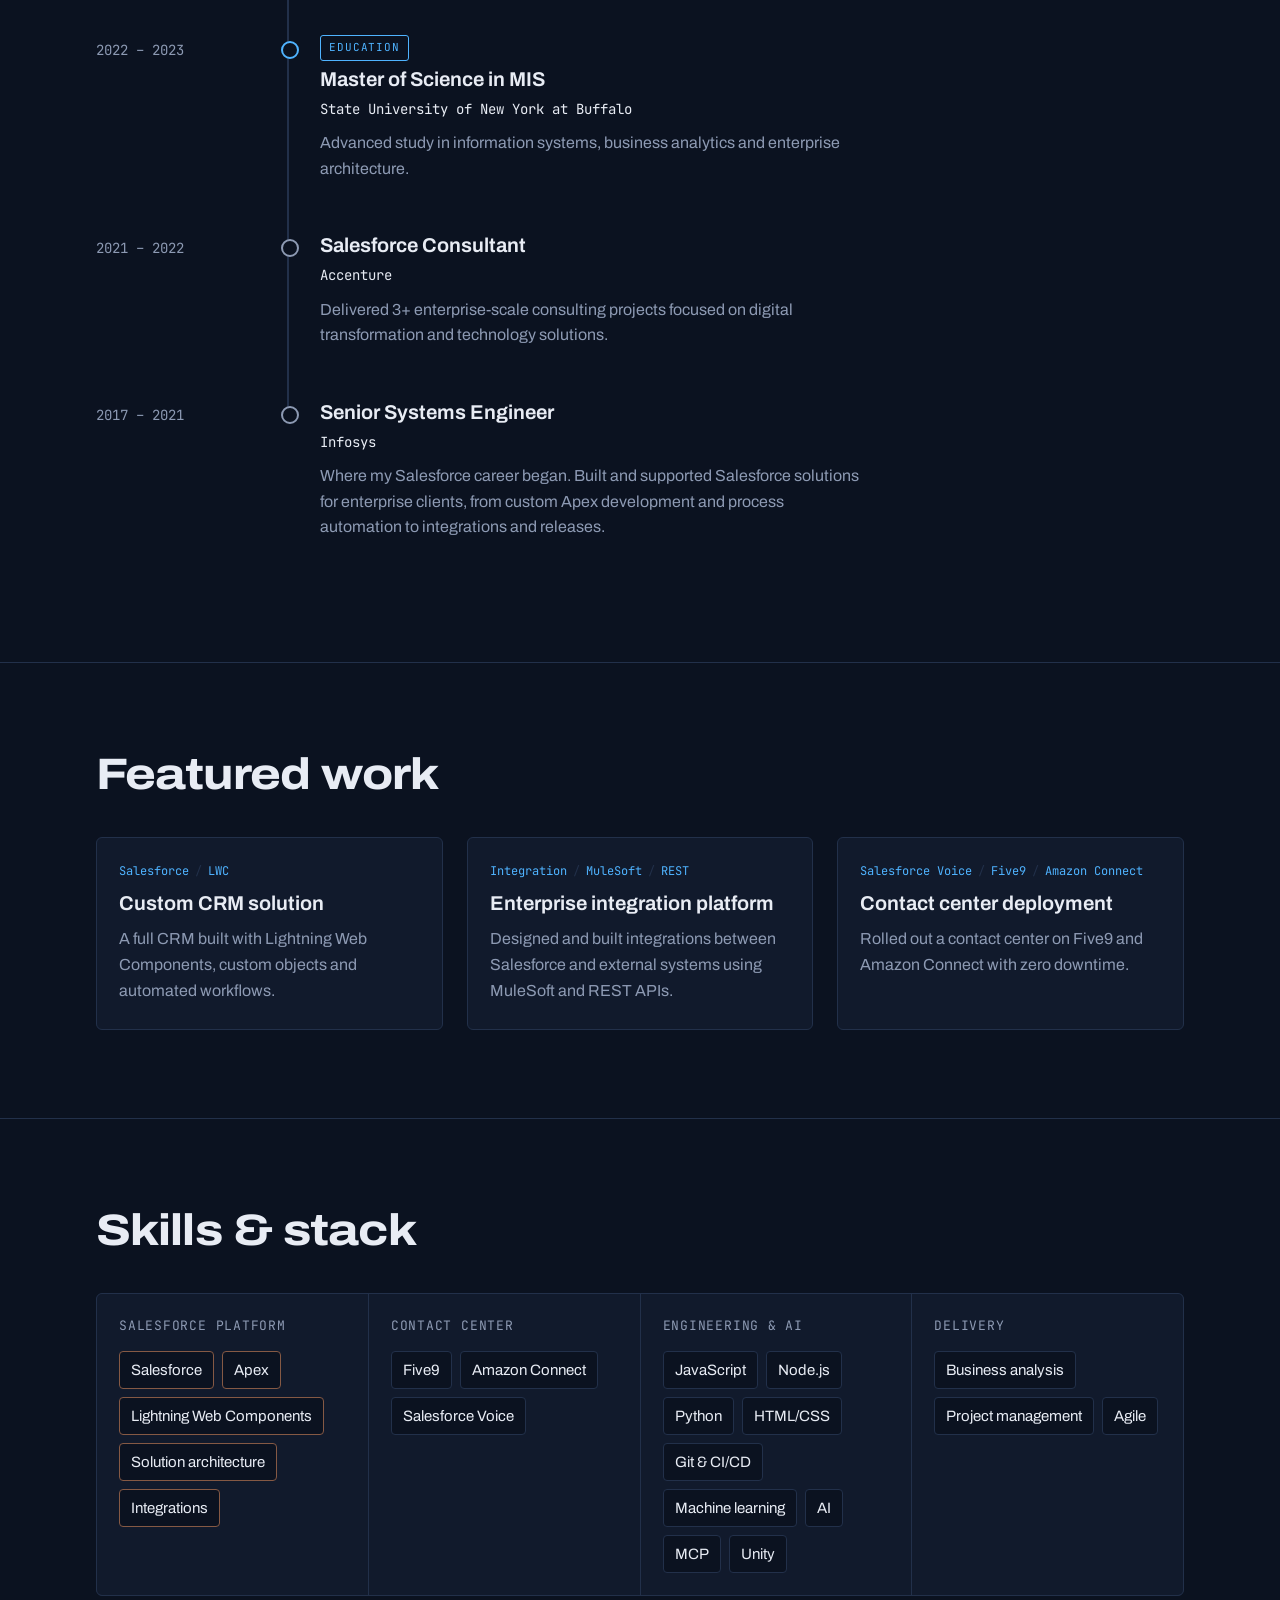
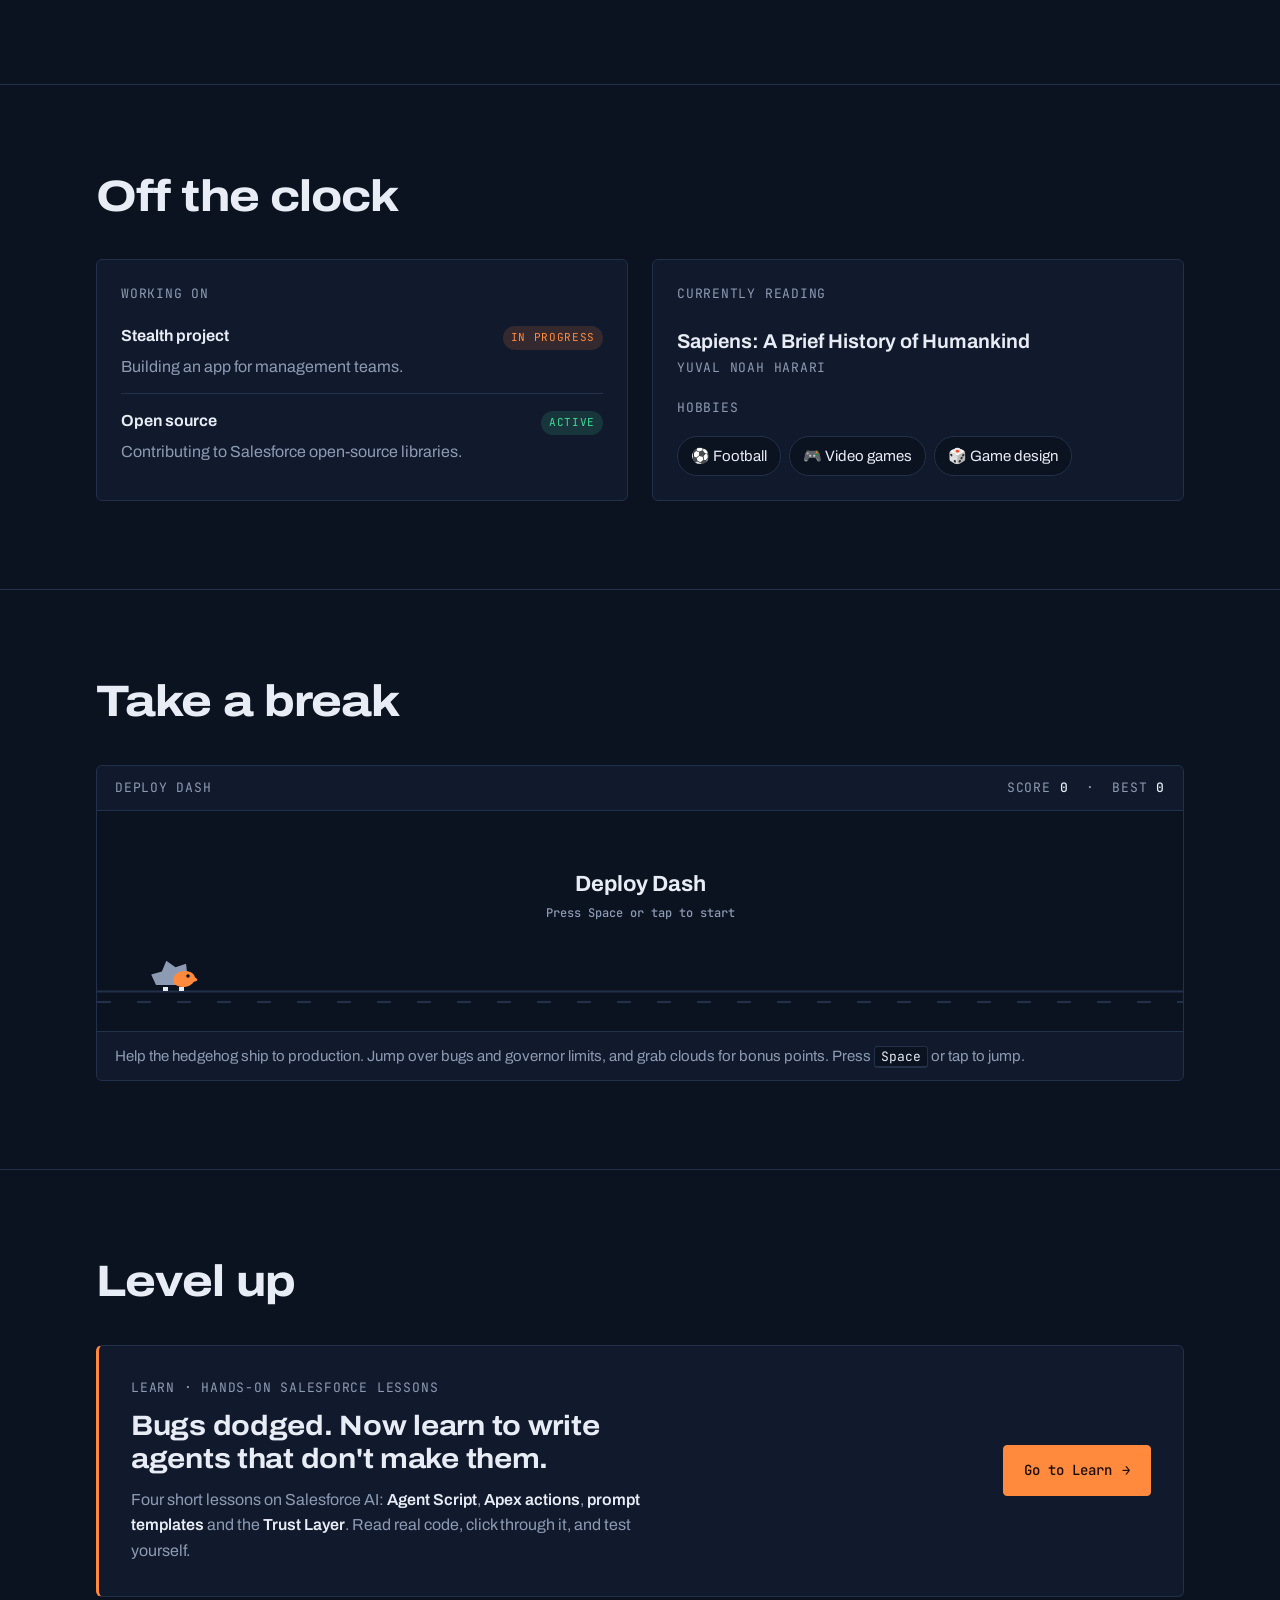
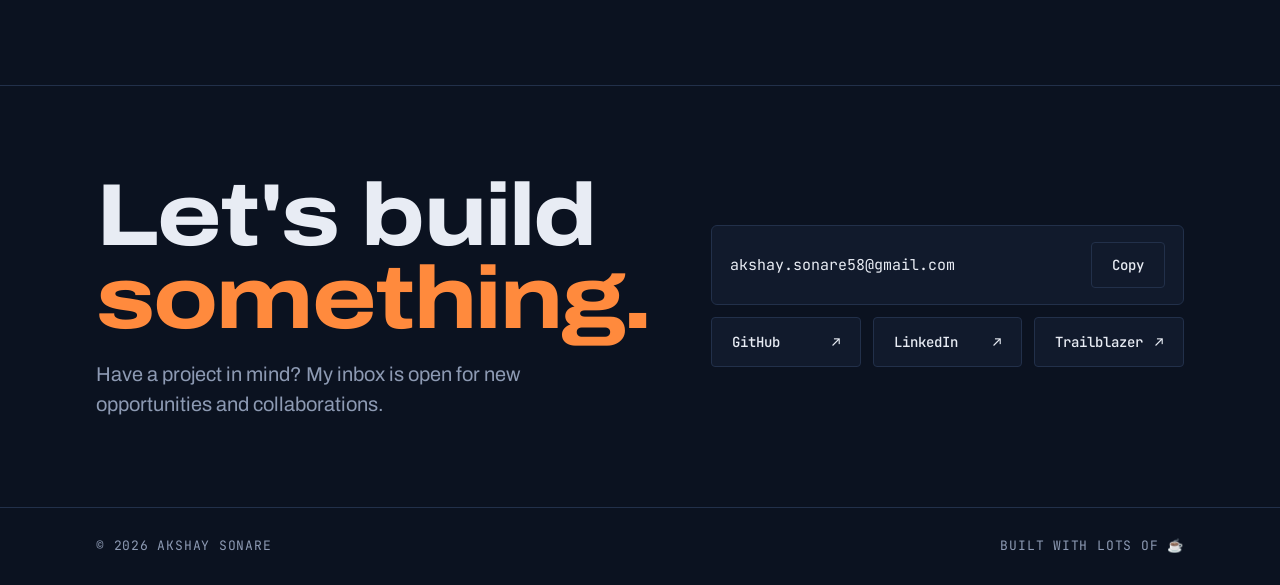
==== commit c8889445: "Rename header Learn link to Level Up Co-Authored-By: Claude Opus 5.5 <noreply@anthropic.com>" ====
--- a/index.html
+++ b/index.html
@@ -269,7 +269,7 @@
       <a href="#stack">Stack</a>
       <a href="#personal">Personal</a>
       <a href="#play">Play</a>
-      <a href="#learn">Learn</a>
+      <a href="#learn">Level Up</a>
       <a href="#contact">Contact</a>
     </nav>
   </div>
